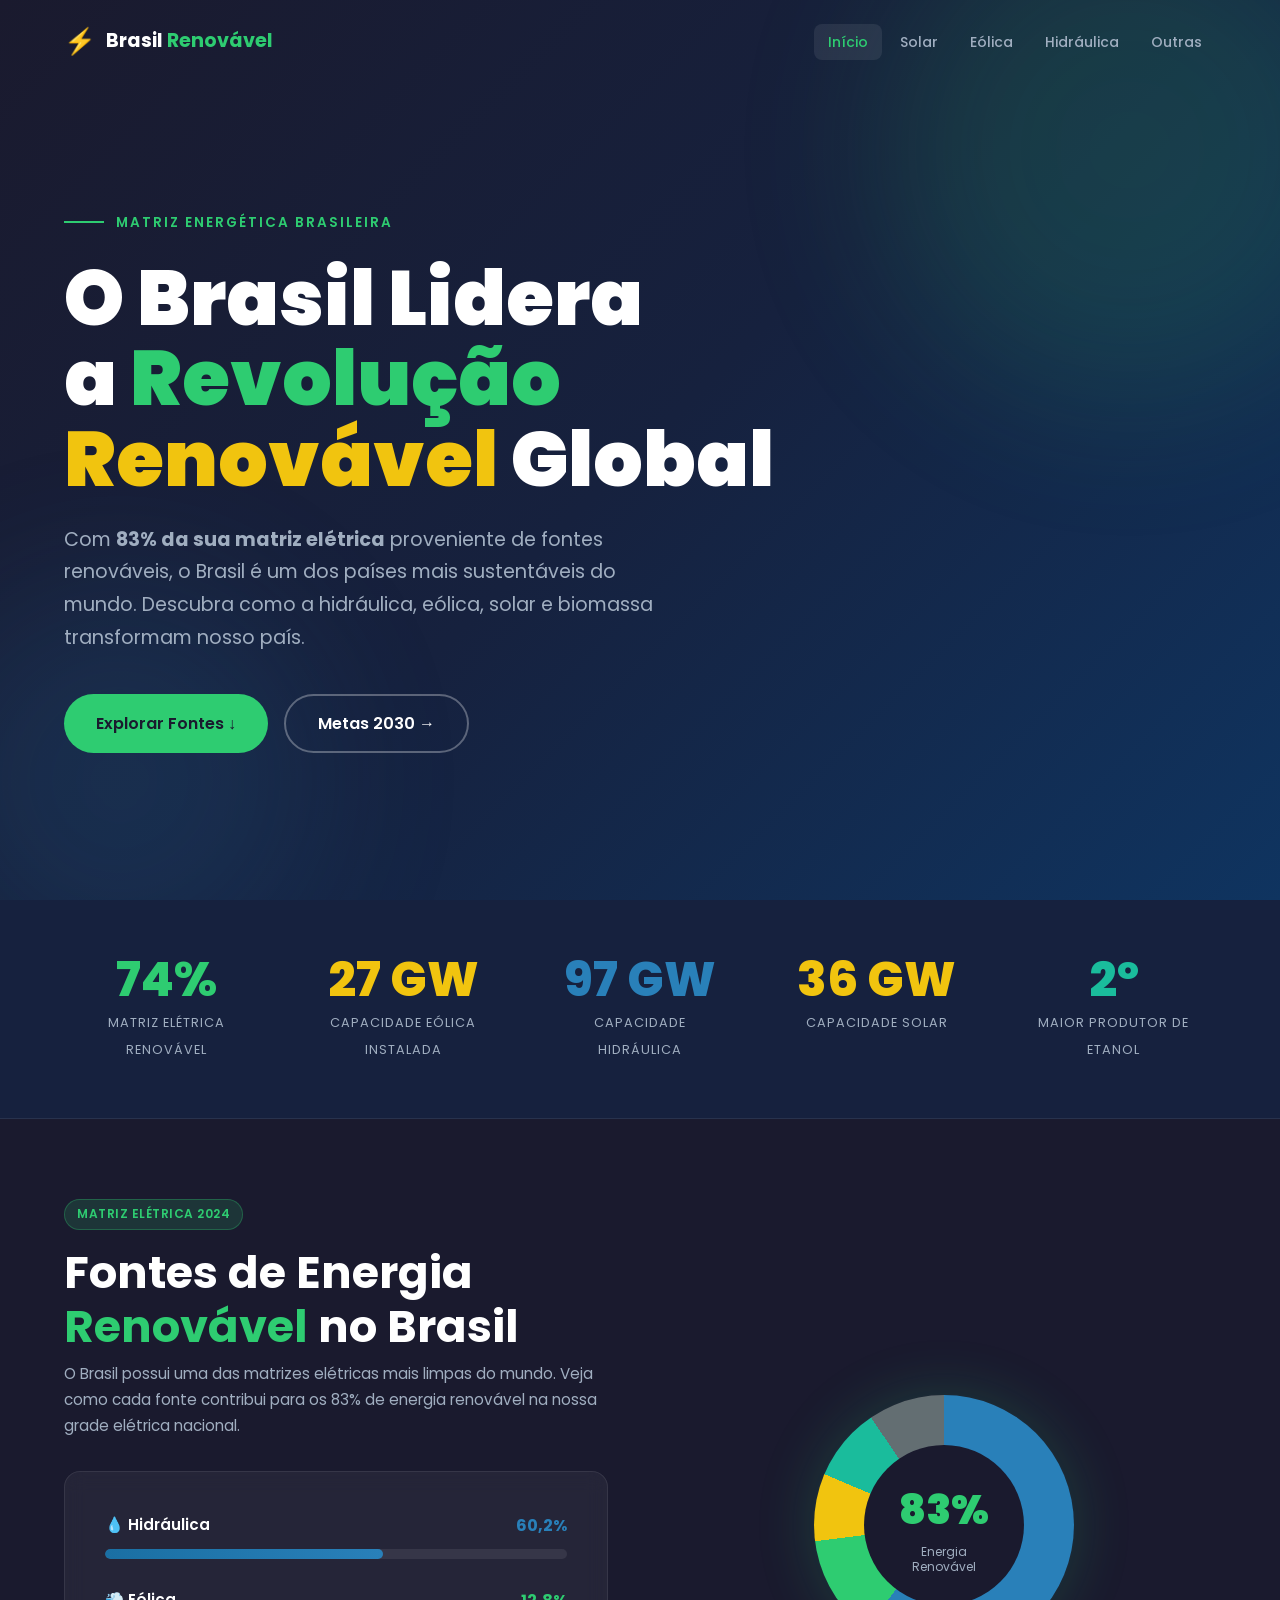
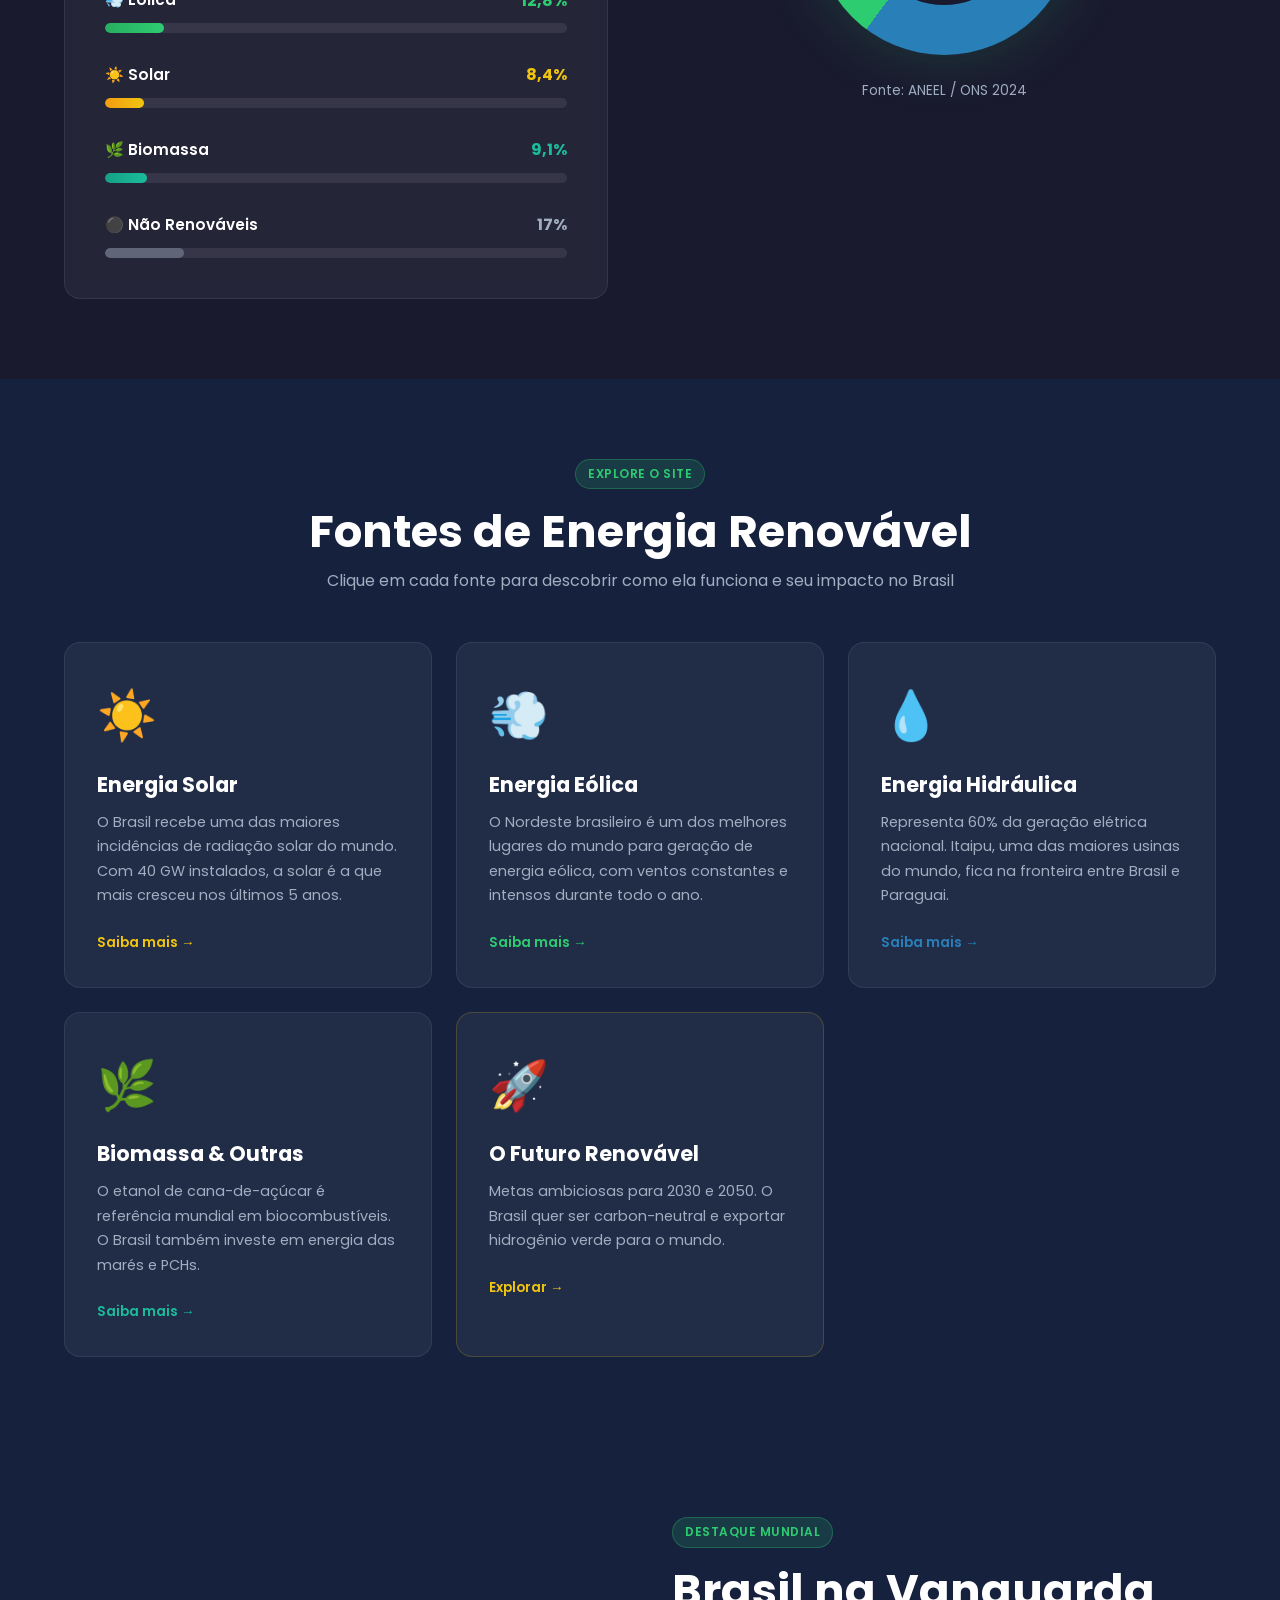
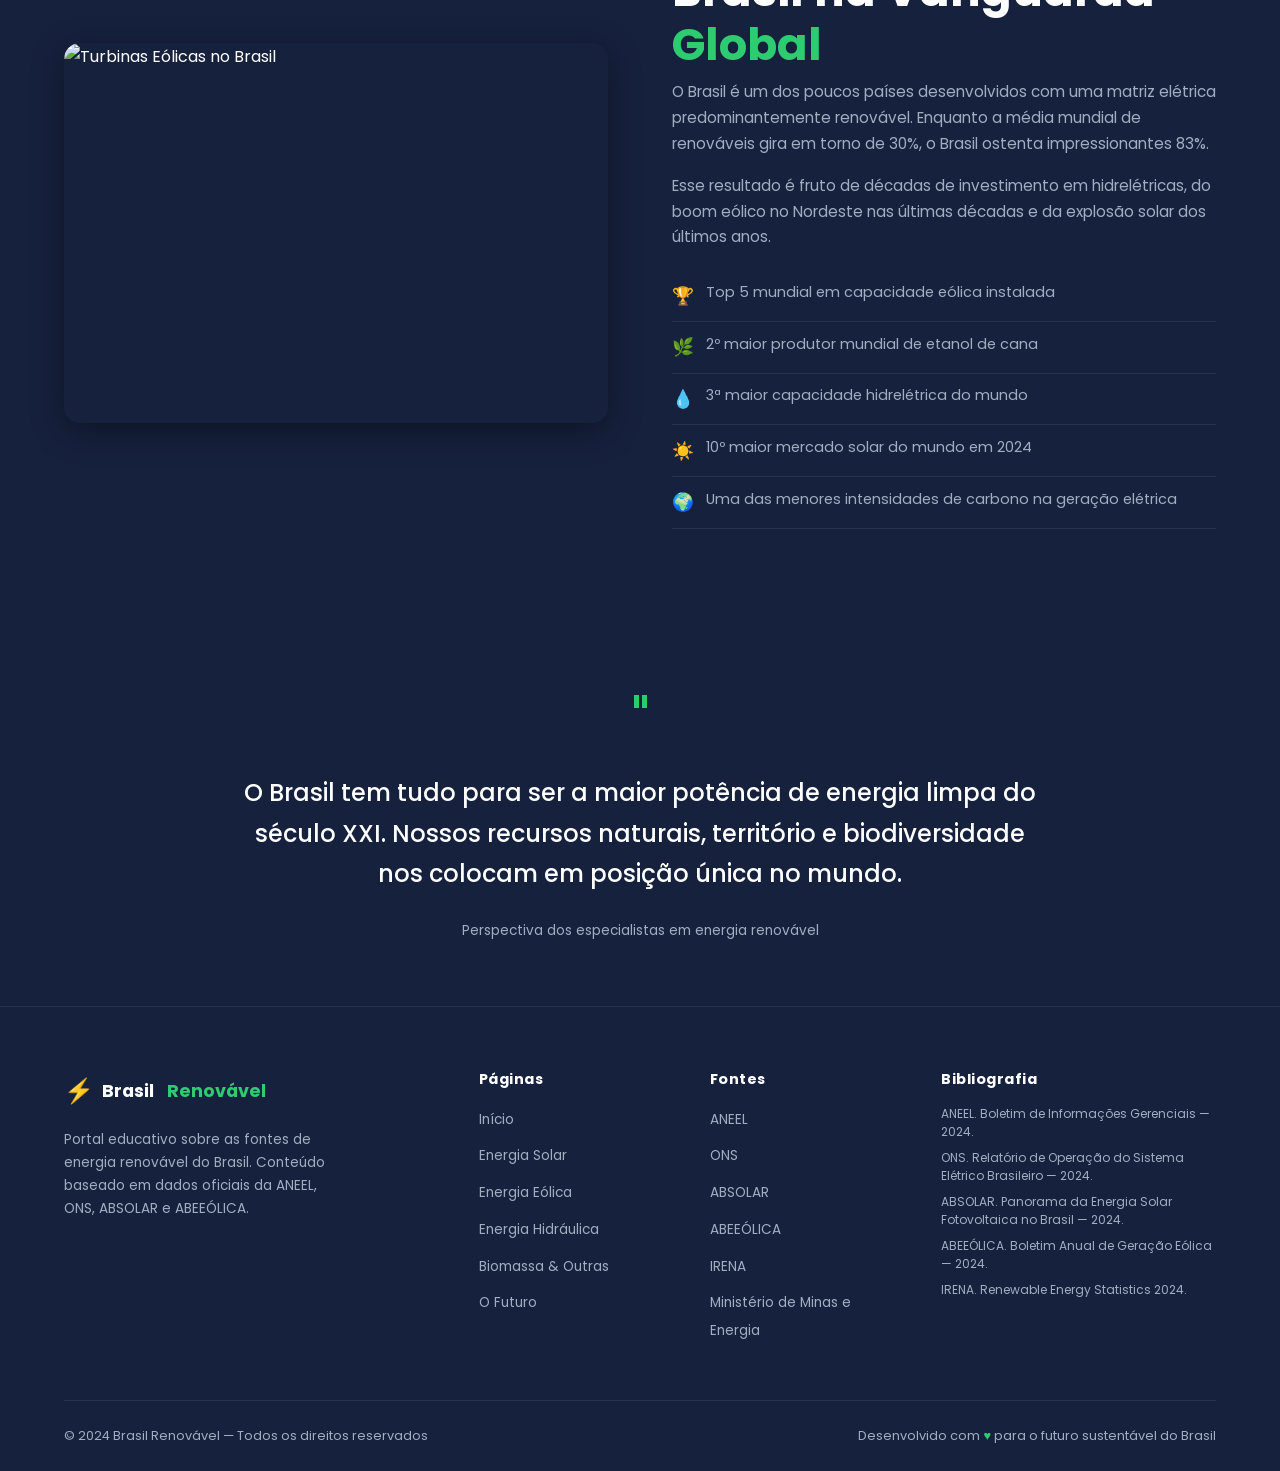
==== index.html @ ecba37b7 "feat: add site" ====
<!doctype html>
<html lang="pt-BR">
  <head>
    <meta charset="UTF-8" />
    <meta name="viewport" content="width=device-width, initial-scale=1.0" />
    <title>Energias Renováveis no Brasil</title>
    <link rel="stylesheet" href="css/style.css" />
    <meta
      name="description"
      content="83% da matriz elétrica brasileira é renovável. Conheça as fontes de energia limpa do Brasil."
    />
  </head>
  <body>
    <!-- ── Navbar ────────────────────────────────────────────── -->
    <nav class="navbar">
      <div class="container">
        <a href="index.html" class="nav-brand">
          <span class="brand-icon">⚡</span>
          <span>Brasil <span class="highlight-green">Renovável</span></span>
        </a>
        <ul class="nav-menu">
          <li><a href="index.html" class="nav-link">Início</a></li>
          <li><a href="solar.html" class="nav-link">Solar</a></li>
          <li><a href="eolica.html" class="nav-link">Eólica</a></li>
          <li><a href="hidraulica.html" class="nav-link">Hidráulica</a></li>
          <li><a href="outras.html" class="nav-link">Outras</a></li>
        </ul>
        <button class="nav-toggle" aria-label="Menu">
          <span></span><span></span><span></span>
        </button>
      </div>
    </nav>

    <!-- ── Hero ─────────────────────────────────────────────── -->
    <section class="hero">
      <div class="parallax-bg"></div>
      <div class="hero-particles"></div>
      <div class="container">
        <div class="hero-content">
          <div class="hero-eyebrow fade-in">
            <div class="line"></div>
            <span>Matriz Energética Brasileira</span>
          </div>
          <h1 class="hero-title fade-in">
            O Brasil Lidera<br />
            a <span class="highlight-green">Revolução</span><br />
            <span class="highlight-yellow">Renovável</span> Global
          </h1>
          <p class="hero-description fade-in">
            Com <strong>83% da sua matriz elétrica</strong> proveniente de
            fontes renováveis, o Brasil é um dos países mais sustentáveis do
            mundo. Descubra como a hidráulica, eólica, solar e biomassa
            transformam nosso país.
          </p>
          <div class="hero-cta fade-in">
            <a href="solar.html" class="btn btn-green">Explorar Fontes ↓</a>
            <a href="futuro.html" class="btn btn-outline">Metas 2030 →</a>
          </div>
        </div>
      </div>
    </section>

    <!-- ── Stats ─────────────────────────────────────────────── -->
    <section class="stats-bar">
      <div class="container">
        <div class="stats-grid">
          <div class="stat-item fade-in">
            <span
              class="stat-number highlight-green"
              data-count="83"
              data-suffix="%"
              >0%</span
            >
            <span class="stat-label">Matriz Elétrica Renovável</span>
          </div>
          <div class="stat-item fade-in">
            <span
              class="stat-number highlight-yellow"
              data-count="30"
              data-suffix=" GW"
              >0</span
            >
            <span class="stat-label">Capacidade Eólica Instalada</span>
          </div>
          <div class="stat-item fade-in">
            <span
              class="stat-number highlight-blue"
              data-count="109"
              data-suffix=" GW"
              >0</span
            >
            <span class="stat-label">Capacidade Hidráulica</span>
          </div>
          <div class="stat-item fade-in">
            <span
              class="stat-number"
              style="color: var(--yellow)"
              data-count="40"
              data-suffix=" GW"
              >0</span
            >
            <span class="stat-label">Capacidade Solar</span>
          </div>
          <div class="stat-item fade-in">
            <span
              class="stat-number"
              style="color: #1abc9c"
              data-count="2"
              data-suffix="º"
              >0</span
            >
            <span class="stat-label">Maior Produtor de Etanol</span>
          </div>
        </div>
      </div>
    </section>

    <!-- ── Progresso da Matriz ────────────────────────────────── -->
    <section class="progress-section">
      <div class="container">
        <div
          style="
            display: grid;
            grid-template-columns: 1fr 1fr;
            gap: 4rem;
            align-items: center;
          "
          class="info-grid"
        >
          <div class="fade-in">
            <span class="tag tag-green" style="margin-bottom: 1rem"
              >Matriz Elétrica 2024</span
            >
            <h2 class="section-title">
              Fontes de Energia
              <span class="highlight-green">Renovável</span> no Brasil
            </h2>
            <p
              style="
                color: var(--gray);
                margin-bottom: 2rem;
                font-size: 0.95rem;
              "
            >
              O Brasil possui uma das matrizes elétricas mais limpas do mundo.
              Veja como cada fonte contribui para os 83% de energia renovável na
              nossa grade elétrica nacional.
            </p>
            <div class="progress-card fade-in">
              <div class="progress-item">
                <div class="progress-header">
                  <span class="progress-name">💧 Hidráulica</span>
                  <span class="progress-pct highlight-blue">60,2%</span>
                </div>
                <div class="progress-track">
                  <div class="progress-fill fill-blue" data-width="60.2%"></div>
                </div>
              </div>
              <div class="progress-item">
                <div class="progress-header">
                  <span class="progress-name">💨 Eólica</span>
                  <span class="progress-pct highlight-green">12,8%</span>
                </div>
                <div class="progress-track">
                  <div
                    class="progress-fill fill-green"
                    data-width="12.8%"
                  ></div>
                </div>
              </div>
              <div class="progress-item">
                <div class="progress-header">
                  <span class="progress-name">☀️ Solar</span>
                  <span class="progress-pct highlight-yellow">8,4%</span>
                </div>
                <div class="progress-track">
                  <div
                    class="progress-fill fill-yellow"
                    data-width="8.4%"
                  ></div>
                </div>
              </div>
              <div class="progress-item">
                <div class="progress-header">
                  <span class="progress-name">🌿 Biomassa</span>
                  <span class="progress-pct" style="color: #1abc9c">9,1%</span>
                </div>
                <div class="progress-track">
                  <div class="progress-fill fill-teal" data-width="9.1%"></div>
                </div>
              </div>
              <div class="progress-item">
                <div class="progress-header">
                  <span class="progress-name">⚫ Não Renováveis</span>
                  <span class="progress-pct" style="color: var(--gray)"
                    >17%</span
                  >
                </div>
                <div class="progress-track">
                  <div
                    class="progress-fill"
                    style="background: rgba(160, 174, 192, 0.4)"
                    data-width="17%"
                  ></div>
                </div>
              </div>
            </div>
          </div>
          <div class="fade-in" style="text-align: center; padding: 2rem">
            <div
              style="
                width: 260px;
                height: 260px;
                border-radius: 50%;
                background: conic-gradient(
                  #2980b9 0% 60.2%,
                  #2ecc71 60.2% 73%,
                  #f1c40f 73% 81.4%,
                  #1abc9c 81.4% 90.5%,
                  #636e72 90.5% 100%
                );
                margin: 0 auto;
                box-shadow: 0 0 60px rgba(46, 204, 113, 0.2);
                position: relative;
              "
            >
              <div
                style="
                  position: absolute;
                  top: 50%;
                  left: 50%;
                  transform: translate(-50%, -50%);
                  width: 160px;
                  height: 160px;
                  background: var(--dark);
                  border-radius: 50%;
                  display: flex;
                  flex-direction: column;
                  align-items: center;
                  justify-content: center;
                "
              >
                <span
                  style="
                    font-size: 2.5rem;
                    font-weight: 900;
                    color: var(--green);
                  "
                  >83%</span
                >
                <span
                  style="
                    font-size: 0.75rem;
                    color: var(--gray);
                    text-align: center;
                    line-height: 1.3;
                  "
                  >Energia<br />Renovável</span
                >
              </div>
            </div>
            <p
              style="color: var(--gray); margin-top: 1.5rem; font-size: 0.85rem"
            >
              Fonte: ANEEL / ONS 2024
            </p>
          </div>
        </div>
      </div>
    </section>

    <!-- ── Cards de Navegação ─────────────────────────────────── -->
    <section
      class="nav-cards-section"
      style="background: var(--dark-2); padding: 5rem 0"
    >
      <div class="container">
        <div style="text-align: center; margin-bottom: 3rem" class="fade-in">
          <span class="tag tag-green" style="margin-bottom: 1rem"
            >Explore o Site</span
          >
          <h2 class="section-title">Fontes de Energia Renovável</h2>
          <p class="section-subtitle">
            Clique em cada fonte para descobrir como ela funciona e seu impacto
            no Brasil
          </p>
        </div>
        <div class="cards-grid">
          <a href="solar.html" class="card card-yellow fade-in">
            <span class="card-icon">☀️</span>
            <h3 class="card-title">Energia Solar</h3>
            <p class="card-text">
              O Brasil recebe uma das maiores incidências de radiação solar do
              mundo. Com 40 GW instalados, a solar é a que mais cresceu nos
              últimos 5 anos.
            </p>
            <span class="card-link highlight-yellow">Saiba mais →</span>
          </a>
          <a href="eolica.html" class="card card-green fade-in">
            <span class="card-icon">💨</span>
            <h3 class="card-title">Energia Eólica</h3>
            <p class="card-text">
              O Nordeste brasileiro é um dos melhores lugares do mundo para
              geração de energia eólica, com ventos constantes e intensos
              durante todo o ano.
            </p>
            <span class="card-link highlight-green">Saiba mais →</span>
          </a>
          <a href="hidraulica.html" class="card card-blue fade-in">
            <span class="card-icon">💧</span>
            <h3 class="card-title">Energia Hidráulica</h3>
            <p class="card-text">
              Representa 60% da geração elétrica nacional. Itaipu, uma das
              maiores usinas do mundo, fica na fronteira entre Brasil e
              Paraguai.
            </p>
            <span class="card-link highlight-blue">Saiba mais →</span>
          </a>
          <a href="outras.html" class="card card-teal fade-in">
            <span class="card-icon">🌿</span>
            <h3 class="card-title">Biomassa & Outras</h3>
            <p class="card-text">
              O etanol de cana-de-açúcar é referência mundial em
              biocombustíveis. O Brasil também investe em energia das marés e
              PCHs.
            </p>
            <span class="card-link" style="color: #1abc9c">Saiba mais →</span>
          </a>
          <a
            href="futuro.html"
            class="card card-green fade-in"
            style="border-color: rgba(241, 196, 15, 0.2)"
          >
            <span class="card-icon">🚀</span>
            <h3 class="card-title">O Futuro Renovável</h3>
            <p class="card-text">
              Metas ambiciosas para 2030 e 2050. O Brasil quer ser
              carbon-neutral e exportar hidrogênio verde para o mundo.
            </p>
            <span class="card-link highlight-yellow">Explorar →</span>
          </a>
        </div>
      </div>
    </section>

    <!-- ── Destaque: Brasil no Mundo ──────────────────────────── -->
    <section class="info-section" style="padding: 5rem 0">
      <div class="container">
        <div class="info-grid">
          <div class="info-image fade-in">
            <img
              src="https://images.unsplash.com/photo-1466611653911-95081537e5b7?w=800&q=80&auto=format&fit=crop"
              alt="Turbinas Eólicas no Brasil"
              loading="lazy"
            />
          </div>
          <div class="info-content fade-in">
            <span class="tag tag-green" style="margin-bottom: 1rem"
              >Destaque Mundial</span
            >
            <h2 class="section-title">
              Brasil na Vanguarda <span class="highlight-green">Global</span>
            </h2>
            <p>
              O Brasil é um dos poucos países desenvolvidos com uma matriz
              elétrica predominantemente renovável. Enquanto a média mundial de
              renováveis gira em torno de 30%, o Brasil ostenta impressionantes
              83%.
            </p>
            <p>
              Esse resultado é fruto de décadas de investimento em
              hidrelétricas, do boom eólico no Nordeste nas últimas décadas e da
              explosão solar dos últimos anos.
            </p>
            <ul class="info-list">
              <li>
                <span class="icon">🏆</span
                ><span>Top 5 mundial em capacidade eólica instalada</span>
              </li>
              <li>
                <span class="icon">🌿</span
                ><span>2º maior produtor mundial de etanol de cana</span>
              </li>
              <li>
                <span class="icon">💧</span
                ><span>3ª maior capacidade hidrelétrica do mundo</span>
              </li>
              <li>
                <span class="icon">☀️</span
                ><span>10º maior mercado solar do mundo em 2024</span>
              </li>
              <li>
                <span class="icon">🌍</span
                ><span
                  >Uma das menores intensidades de carbono na geração
                  elétrica</span
                >
              </li>
            </ul>
          </div>
        </div>
      </div>
    </section>

    <!-- ── Quote ───────────────────────────────────────────────── -->
    <section style="padding: 4rem 0; background: var(--dark-2)">
      <div class="container">
        <div
          style="max-width: 800px; margin: 0 auto; text-align: center"
          class="fade-in"
        >
          <div
            style="
              font-size: 4rem;
              line-height: 1;
              margin-bottom: 1rem;
              color: var(--green);
            "
          >
            "
          </div>
          <p
            style="
              font-size: clamp(1.1rem, 2.5vw, 1.5rem);
              font-weight: 500;
              line-height: 1.7;
              margin-bottom: 1.5rem;
            "
          >
            O Brasil tem tudo para ser a maior potência de energia limpa do
            século XXI. Nossos recursos naturais, território e biodiversidade
            nos colocam em posição única no mundo.
          </p>
          <div style="color: var(--gray); font-size: 0.85rem">
            Perspectiva dos especialistas em energia renovável
          </div>
        </div>
      </div>
    </section>

    <!-- ── Footer ─────────────────────────────────────────────── -->
    <footer class="footer">
      <div class="container">
        <div class="footer-grid">
          <div class="footer-brand">
            <div class="brand">
              <span class="brand-icon">⚡</span> Brasil
              <span class="highlight-green" style="margin-left: 0.3rem"
                >Renovável</span
              >
            </div>
            <p>
              Portal educativo sobre as fontes de energia renovável do Brasil.
              Conteúdo baseado em dados oficiais da ANEEL, ONS, ABSOLAR e
              ABEEÓLICA.
            </p>
          </div>
          <div class="footer-col">
            <h4>Páginas</h4>
            <ul class="footer-links">
              <li><a href="index.html">Início</a></li>
              <li><a href="solar.html">Energia Solar</a></li>
              <li><a href="eolica.html">Energia Eólica</a></li>
              <li><a href="hidraulica.html">Energia Hidráulica</a></li>
              <li><a href="outras.html">Biomassa & Outras</a></li>
              <li><a href="futuro.html">O Futuro</a></li>
            </ul>
          </div>
          <div class="footer-col">
            <h4>Fontes</h4>
            <ul class="footer-links">
              <li><a href="#">ANEEL</a></li>
              <li><a href="#">ONS</a></li>
              <li><a href="#">ABSOLAR</a></li>
              <li><a href="#">ABEEÓLICA</a></li>
              <li><a href="#">IRENA</a></li>
              <li><a href="#">Ministério de Minas e Energia</a></li>
            </ul>
          </div>
          <div class="footer-col">
            <h4>Bibliografia</h4>
            <ul class="footer-bibliography">
              <li>ANEEL. Boletim de Informações Gerenciais — 2024.</li>
              <li>
                ONS. Relatório de Operação do Sistema Elétrico Brasileiro —
                2024.
              </li>
              <li>
                ABSOLAR. Panorama da Energia Solar Fotovoltaica no Brasil —
                2024.
              </li>
              <li>ABEEÓLICA. Boletim Anual de Geração Eólica — 2024.</li>
              <li>IRENA. Renewable Energy Statistics 2024.</li>
            </ul>
          </div>
        </div>
        <div class="footer-bottom">
          <p>© 2024 Brasil Renovável — Todos os direitos reservados</p>
          <div class="credits">
            Desenvolvido com <span>♥</span> para o futuro sustentável do Brasil
          </div>
        </div>
      </div>
    </footer>

    <button class="scroll-top" aria-label="Voltar ao topo">↑</button>

    <script src="js/main.js"></script>
  </body>
</html>
---- css/style.css ----
/* ============================================================
   ENERGIAS RENOVÁVEIS NO BRASIL — style.css
   ============================================================ */

@import url('https://fonts.googleapis.com/css2?family=Poppins:wght@300;400;500;600;700;800;900&display=swap');

/* ── Variables ─────────────────────────────────────────────── */
:root {
  --green:       #2ecc71;
  --green-dark:  #27ae60;
  --yellow:      #f1c40f;
  --yellow-dark: #f39c12;
  --blue:        #2980b9;
  --blue-dark:   #1a6fa3;
  --dark:        #1a1a2e;
  --dark-2:      #16213e;
  --dark-3:      #0f3460;
  --white:       #ffffff;
  --gray:        #a0aec0;
  --gray-light:  #e2e8f0;
  --card-bg:     rgba(255,255,255,0.05);
  --card-border: rgba(255,255,255,0.08);
  --shadow:      0 8px 32px rgba(0,0,0,0.4);
  --shadow-hover:0 16px 48px rgba(0,0,0,0.6);
  --radius:      16px;
  --radius-sm:   8px;
  --transition:  0.3s ease;
}

/* ── Reset & Base ──────────────────────────────────────────── */
*, *::before, *::after { margin: 0; padding: 0; box-sizing: border-box; }

html { scroll-behavior: smooth; }

body {
  font-family: 'Poppins', sans-serif;
  background: var(--dark);
  color: var(--white);
  line-height: 1.7;
  overflow-x: hidden;
}

img { max-width: 100%; height: auto; display: block; }

a { text-decoration: none; color: inherit; }

ul { list-style: none; }

h1,h2,h3,h4 { line-height: 1.2; }

/* ── Utility ───────────────────────────────────────────────── */
.container { width: 90%; max-width: 1200px; margin: 0 auto; }

.section-title {
  font-size: clamp(1.8rem, 4vw, 2.8rem);
  font-weight: 700;
  margin-bottom: .5rem;
}

.section-subtitle {
  color: var(--gray);
  font-size: 1rem;
  margin-bottom: 3rem;
}

.highlight-green  { color: var(--green); }
.highlight-yellow { color: var(--yellow); }
.highlight-blue   { color: var(--blue); }

.tag {
  display: inline-block;
  padding: .25rem .75rem;
  border-radius: 99px;
  font-size: .75rem;
  font-weight: 600;
  letter-spacing: .5px;
  text-transform: uppercase;
}
.tag-green  { background: rgba(46,204,113,.15); color: var(--green); border: 1px solid rgba(46,204,113,.3); }
.tag-yellow { background: rgba(241,196,15,.15);  color: var(--yellow); border: 1px solid rgba(241,196,15,.3); }
.tag-blue   { background: rgba(41,128,185,.15);  color: var(--blue);  border: 1px solid rgba(41,128,185,.3); }

.btn {
  display: inline-flex;
  align-items: center;
  gap: .5rem;
  padding: .875rem 2rem;
  border-radius: 99px;
  font-family: 'Poppins', sans-serif;
  font-weight: 600;
  font-size: 1rem;
  cursor: pointer;
  border: none;
  transition: all var(--transition);
}
.btn-green  { background: var(--green); color: var(--dark); }
.btn-green:hover  { background: var(--green-dark); transform: translateY(-2px); box-shadow: 0 8px 24px rgba(46,204,113,.4); }
.btn-yellow { background: var(--yellow); color: var(--dark); }
.btn-yellow:hover { background: var(--yellow-dark); transform: translateY(-2px); box-shadow: 0 8px 24px rgba(241,196,15,.4); }
.btn-outline { background: transparent; color: var(--white); border: 2px solid rgba(255,255,255,.3); }
.btn-outline:hover { background: rgba(255,255,255,.1); transform: translateY(-2px); }

.fade-in {
  opacity: 0;
  transform: translateY(30px);
  transition: opacity .7s ease, transform .7s ease;
}
.fade-in.visible { opacity: 1; transform: translateY(0); }

/* ── Navbar ────────────────────────────────────────────────── */
.navbar {
  position: fixed;
  top: 0; left: 0; right: 0;
  z-index: 1000;
  padding: 1.25rem 0;
  transition: background var(--transition), box-shadow var(--transition), padding var(--transition);
}

.navbar.scrolled {
  background: rgba(26,26,46,.95);
  backdrop-filter: blur(20px);
  -webkit-backdrop-filter: blur(20px);
  box-shadow: 0 4px 24px rgba(0,0,0,.4);
  padding: .75rem 0;
}

.navbar .container {
  display: flex;
  align-items: center;
  justify-content: space-between;
}

.nav-brand {
  display: flex;
  align-items: center;
  gap: .6rem;
  font-size: 1.2rem;
  font-weight: 700;
}

.nav-brand .brand-icon { font-size: 1.6rem; }

.nav-menu {
  display: flex;
  align-items: center;
  gap: .25rem;
}

.nav-link {
  padding: .5rem .875rem;
  border-radius: var(--radius-sm);
  font-size: .875rem;
  font-weight: 500;
  color: var(--gray);
  transition: color var(--transition), background var(--transition);
}

.nav-link:hover,
.nav-link.active { color: var(--white); background: rgba(255,255,255,.08); }

.nav-link.active { color: var(--green); }

.nav-toggle {
  display: none;
  flex-direction: column;
  gap: 5px;
  cursor: pointer;
  padding: .5rem;
}

.nav-toggle span {
  display: block;
  width: 24px;
  height: 2px;
  background: var(--white);
  border-radius: 99px;
  transition: all var(--transition);
}

/* ── Hero — Index ──────────────────────────────────────────── */
.hero {
  min-height: 100vh;
  display: flex;
  align-items: center;
  position: relative;
  overflow: hidden;
  background: linear-gradient(135deg, var(--dark) 0%, var(--dark-2) 50%, var(--dark-3) 100%);
}

.hero-particles {
  position: absolute;
  inset: 0;
  pointer-events: none;
}

.hero-particles::before,
.hero-particles::after {
  content: '';
  position: absolute;
  border-radius: 50%;
  filter: blur(80px);
  opacity: .15;
  animation: float 8s ease-in-out infinite alternate;
}

.hero-particles::before {
  width: 500px; height: 500px;
  background: var(--green);
  top: -100px; right: -100px;
}

.hero-particles::after {
  width: 400px; height: 400px;
  background: var(--blue);
  bottom: -80px; left: -80px;
  animation-delay: -4s;
}

@keyframes float {
  from { transform: translate(0, 0) scale(1); }
  to   { transform: translate(30px, 20px) scale(1.05); }
}

.parallax-bg {
  position: absolute;
  inset: -20%;
  background-image: url('https://images.unsplash.com/photo-1466611653911-95081537e5b7?w=1600&q=80&auto=format&fit=crop');
  background-size: cover;
  background-position: center;
  opacity: .08;
  will-change: transform;
}

.hero-content {
  position: relative;
  z-index: 2;
  padding: 8rem 0 4rem;
}

.hero-eyebrow {
  display: flex;
  align-items: center;
  gap: .75rem;
  margin-bottom: 1.5rem;
}

.hero-eyebrow .line {
  width: 40px;
  height: 2px;
  background: var(--green);
}

.hero-eyebrow span {
  font-size: .85rem;
  font-weight: 600;
  color: var(--green);
  letter-spacing: 2px;
  text-transform: uppercase;
}

.hero-title {
  font-size: clamp(2.5rem, 6vw, 5rem);
  font-weight: 900;
  line-height: 1.05;
  margin-bottom: 1.5rem;
}

.hero-description {
  font-size: clamp(1rem, 2vw, 1.2rem);
  color: var(--gray);
  max-width: 600px;
  margin-bottom: 2.5rem;
}

.hero-cta { display: flex; gap: 1rem; flex-wrap: wrap; }

/* ── Hero — Inner Pages ────────────────────────────────────── */
.hero-inner {
  min-height: 50vh;
  display: flex;
  align-items: center;
  position: relative;
  overflow: hidden;
  padding: 7rem 0 3rem;
}

.hero-inner::before {
  content: '';
  position: absolute;
  inset: 0;
  background-size: cover;
  background-position: center;
  opacity: .12;
  z-index: 0;
}

.hero-inner.solar::before    { background-image: url('https://images.unsplash.com/photo-1509391366360-2e959784a276?w=1600&q=80&auto=format&fit=crop'); }
.hero-inner.eolica::before   { background-image: url('https://images.unsplash.com/photo-1548337138-e87d889cc369?w=1600&q=80&auto=format&fit=crop'); }
.hero-inner.hidraulica::before { background-image: url('https://images.unsplash.com/photo-1504615755583-2916b52192a3?w=1600&q=80&auto=format&fit=crop'); }
.hero-inner.outras::before   { background-image: url('https://images.unsplash.com/photo-1497435334941-8c899ee9e8e9?w=1600&q=80&auto=format&fit=crop'); }
.hero-inner.futuro::before   { background-image: url('https://images.unsplash.com/photo-1473341304170-971dccb5ac1e?w=1600&q=80&auto=format&fit=crop'); }

.hero-inner .container { position: relative; z-index: 2; }

.hero-inner-title {
  font-size: clamp(2rem, 5vw, 3.5rem);
  font-weight: 800;
  margin: .75rem 0 1rem;
}

.hero-inner-desc {
  font-size: 1.1rem;
  color: var(--gray);
  max-width: 650px;
}

/* ── Stats Bar ─────────────────────────────────────────────── */
.stats-bar {
  background: var(--dark-2);
  padding: 2.5rem 0;
  border-bottom: 1px solid var(--card-border);
}

.stats-grid {
  display: grid;
  grid-template-columns: repeat(auto-fit, minmax(160px, 1fr));
  gap: 2rem;
  text-align: center;
}

.stat-item { padding: 1rem; }

.stat-number {
  font-size: clamp(2rem, 4vw, 3rem);
  font-weight: 800;
  display: block;
  line-height: 1;
  margin-bottom: .25rem;
}

.stat-label {
  font-size: .8rem;
  color: var(--gray);
  text-transform: uppercase;
  letter-spacing: 1px;
}

/* ── Progress Bar ──────────────────────────────────────────── */
.progress-section { padding: 5rem 0; }

.progress-card {
  background: var(--card-bg);
  border: 1px solid var(--card-border);
  border-radius: var(--radius);
  padding: 2.5rem;
  backdrop-filter: blur(10px);
}

.progress-item { margin-bottom: 1.75rem; }
.progress-item:last-child { margin-bottom: 0; }

.progress-header {
  display: flex;
  justify-content: space-between;
  align-items: center;
  margin-bottom: .6rem;
}

.progress-name { font-weight: 600; font-size: .95rem; }
.progress-pct  { font-weight: 700; font-size: 1rem; }

.progress-track {
  height: 10px;
  background: rgba(255,255,255,.08);
  border-radius: 99px;
  overflow: hidden;
}

.progress-fill {
  height: 100%;
  border-radius: 99px;
  width: 0;
  transition: width 1.5s cubic-bezier(.4,0,.2,1);
}
.fill-green  { background: linear-gradient(90deg, var(--green-dark), var(--green)); }
.fill-blue   { background: linear-gradient(90deg, var(--blue-dark), var(--blue)); }
.fill-yellow { background: linear-gradient(90deg, var(--yellow-dark), var(--yellow)); }
.fill-teal   { background: linear-gradient(90deg, #16a085, #1abc9c); }
.fill-orange { background: linear-gradient(90deg, #e67e22, #f39c12); }

/* ── Cards ─────────────────────────────────────────────────── */
.cards-section { padding: 5rem 0; }

.cards-grid {
  display: grid;
  grid-template-columns: repeat(auto-fit, minmax(280px, 1fr));
  gap: 1.5rem;
}

.card {
  background: var(--card-bg);
  border: 1px solid var(--card-border);
  border-radius: var(--radius);
  padding: 2rem;
  transition: transform var(--transition), box-shadow var(--transition), border-color var(--transition), background var(--transition);
  cursor: pointer;
  position: relative;
  overflow: hidden;
}

.card::before {
  content: '';
  position: absolute;
  top: 0; left: 0; right: 0;
  height: 3px;
  border-radius: var(--radius) var(--radius) 0 0;
  opacity: 0;
  transition: opacity var(--transition);
}

.card-green::before  { background: linear-gradient(90deg, var(--green-dark), var(--green)); }
.card-yellow::before { background: linear-gradient(90deg, var(--yellow-dark), var(--yellow)); }
.card-blue::before   { background: linear-gradient(90deg, var(--blue-dark), var(--blue)); }
.card-teal::before   { background: linear-gradient(90deg, #16a085, #1abc9c); }

.card:hover {
  transform: translateY(-8px);
  box-shadow: var(--shadow-hover);
  border-color: rgba(255,255,255,.15);
  background: rgba(255,255,255,.07);
}

.card:hover::before { opacity: 1; }

.card-icon {
  font-size: 3rem;
  margin-bottom: 1rem;
  display: block;
}

.card-title {
  font-size: 1.3rem;
  font-weight: 700;
  margin-bottom: .75rem;
}

.card-text { color: var(--gray); font-size: .9rem; margin-bottom: 1.25rem; }

.card-link {
  display: inline-flex;
  align-items: center;
  gap: .4rem;
  font-size: .85rem;
  font-weight: 600;
  transition: gap var(--transition);
}

.card-link:hover { gap: .7rem; }

/* ── Nav Cards (index) ──────────────────────────────────────── */
.nav-cards-section { padding: 5rem 0; }

/* ── Info Sections ─────────────────────────────────────────── */
.info-section { padding: 5rem 0; }

.info-section:nth-child(even) { background: var(--dark-2); }

.info-grid {
  display: grid;
  grid-template-columns: 1fr 1fr;
  gap: 4rem;
  align-items: center;
}

.info-grid.reverse { direction: rtl; }
.info-grid.reverse > * { direction: ltr; }

.info-image {
  border-radius: var(--radius);
  overflow: hidden;
  box-shadow: var(--shadow);
}

.info-image img {
  width: 100%;
  height: 380px;
  object-fit: cover;
  transition: transform .5s ease;
}

.info-image:hover img { transform: scale(1.04); }

.info-content { }

.info-content p {
  color: var(--gray);
  font-size: .95rem;
  margin-bottom: 1rem;
}

.info-list { margin: 1.25rem 0; }

.info-list li {
  display: flex;
  align-items: flex-start;
  gap: .75rem;
  padding: .6rem 0;
  border-bottom: 1px solid var(--card-border);
  color: var(--gray);
  font-size: .9rem;
}

.info-list li .icon { font-size: 1.1rem; flex-shrink: 0; margin-top: .1rem; }

/* ── Diagram — Solar ───────────────────────────────────────── */
.solar-diagram {
  display: flex;
  flex-direction: column;
  align-items: center;
  gap: 1rem;
  padding: 2rem;
  background: var(--card-bg);
  border: 1px solid var(--card-border);
  border-radius: var(--radius);
}

.diagram-row {
  display: flex;
  align-items: center;
  gap: 1.5rem;
  flex-wrap: wrap;
  justify-content: center;
}

.diagram-step {
  background: var(--dark-3);
  border-radius: var(--radius);
  padding: 1.25rem;
  text-align: center;
  min-width: 120px;
  max-width: 140px;
  border: 1px solid var(--card-border);
  transition: transform var(--transition);
}

.diagram-step:hover { transform: scale(1.05); }

.diagram-step .d-icon { font-size: 2rem; margin-bottom: .5rem; }
.diagram-step .d-label { font-size: .75rem; font-weight: 600; color: var(--gray); }

.diagram-arrow { font-size: 1.5rem; color: var(--green); animation: pulse 2s ease-in-out infinite; }

@keyframes pulse {
  0%,100% { opacity: 1; transform: scale(1); }
  50%      { opacity: .6; transform: scale(.95); }
}

/* ── Solar animation (rays) ────────────────────────────────── */
.sun-container {
  position: relative;
  width: 80px;
  height: 80px;
  margin: 0 auto;
}

.sun {
  width: 50px; height: 50px;
  background: radial-gradient(circle, #fff176, var(--yellow));
  border-radius: 50%;
  position: absolute;
  top: 50%; left: 50%;
  transform: translate(-50%, -50%);
  box-shadow: 0 0 20px rgba(241,196,15,.6);
  animation: sunPulse 2s ease-in-out infinite;
}

@keyframes sunPulse {
  0%,100% { box-shadow: 0 0 20px rgba(241,196,15,.6); }
  50%     { box-shadow: 0 0 40px rgba(241,196,15,.9); }
}

.sun-ray {
  position: absolute;
  width: 4px; height: 16px;
  background: var(--yellow);
  border-radius: 2px;
  top: 50%; left: 50%;
  transform-origin: bottom center;
  animation: rayRotate 8s linear infinite;
}

.sun-ray:nth-child(1)  { transform: translate(-2px, -100%) translateY(-30px) rotate(0deg); }
.sun-ray:nth-child(2)  { transform: translate(-2px, -100%) translateY(-30px) rotate(45deg); }
.sun-ray:nth-child(3)  { transform: translate(-2px, -100%) translateY(-30px) rotate(90deg); }
.sun-ray:nth-child(4)  { transform: translate(-2px, -100%) translateY(-30px) rotate(135deg); }
.sun-ray:nth-child(5)  { transform: translate(-2px, -100%) translateY(-30px) rotate(180deg); }
.sun-ray:nth-child(6)  { transform: translate(-2px, -100%) translateY(-30px) rotate(225deg); }
.sun-ray:nth-child(7)  { transform: translate(-2px, -100%) translateY(-30px) rotate(270deg); }
.sun-ray:nth-child(8)  { transform: translate(-2px, -100%) translateY(-30px) rotate(315deg); }

@keyframes rayRotate { to { rotate: 360deg; } }

/* ── Wind Turbine CSS ──────────────────────────────────────── */
.turbine-showcase {
  display: flex;
  justify-content: center;
  align-items: flex-end;
  gap: 3rem;
  padding: 3rem 0;
  flex-wrap: wrap;
}

.turbine-wrap {
  display: flex;
  flex-direction: column;
  align-items: center;
  position: relative;
}

.turbine-svg-container {
  width: 140px;
  position: relative;
}

.turbine-svg-container svg { width: 100%; height: auto; }

.turbine-blades { animation: spinBlade 4s linear infinite; transform-origin: 70px 110px; }
.turbine-blades.slow { animation-duration: 7s; }
.turbine-blades.fast { animation-duration: 2.5s; }

@keyframes spinBlade { to { transform: rotate(360deg); } }

.turbine-label {
  margin-top: .75rem;
  font-size: .85rem;
  color: var(--gray);
  text-align: center;
  font-weight: 500;
}

/* ── Chart Bars ────────────────────────────────────────────── */
.chart-section { padding: 5rem 0; }

.bar-chart {
  display: flex;
  align-items: flex-end;
  justify-content: center;
  gap: 1.5rem;
  height: 280px;
  padding: 1.5rem;
  background: var(--card-bg);
  border: 1px solid var(--card-border);
  border-radius: var(--radius);
  position: relative;
}

.bar-chart::before {
  content: '';
  position: absolute;
  bottom: 2.5rem; left: 1.5rem; right: 1.5rem;
  height: 1px;
  background: var(--card-border);
}

.bar-group {
  display: flex;
  flex-direction: column;
  align-items: center;
  gap: .5rem;
  flex: 1;
  max-width: 80px;
}

.bar {
  width: 100%;
  border-radius: var(--radius-sm) var(--radius-sm) 0 0;
  position: relative;
  transition: height 1.5s cubic-bezier(.4,0,.2,1);
  min-height: 4px;
}

.bar-value {
  position: absolute;
  top: -1.5rem;
  left: 50%;
  transform: translateX(-50%);
  font-size: .75rem;
  font-weight: 700;
  white-space: nowrap;
}

.bar-label {
  font-size: .7rem;
  color: var(--gray);
  text-align: center;
  font-weight: 500;
}

/* ── Ranking List ──────────────────────────────────────────── */
.ranking-list { }

.ranking-item {
  display: flex;
  align-items: center;
  gap: 1rem;
  padding: 1rem 1.25rem;
  background: var(--card-bg);
  border: 1px solid var(--card-border);
  border-radius: var(--radius-sm);
  margin-bottom: .75rem;
  transition: transform var(--transition), border-color var(--transition);
}

.ranking-item:hover { transform: translateX(6px); border-color: rgba(255,255,255,.15); }

.ranking-pos {
  width: 36px; height: 36px;
  border-radius: 50%;
  display: flex;
  align-items: center;
  justify-content: center;
  font-weight: 800;
  font-size: .9rem;
  flex-shrink: 0;
}

.pos-1 { background: linear-gradient(135deg, #f39c12, #f1c40f); color: var(--dark); }
.pos-2 { background: linear-gradient(135deg, #95a5a6, #bdc3c7); color: var(--dark); }
.pos-3 { background: linear-gradient(135deg, #d35400, #e67e22); color: var(--white); }
.pos-other { background: var(--dark-3); color: var(--gray); }

.ranking-country { font-weight: 600; flex: 1; }
.ranking-gw { font-weight: 700; color: var(--green); }

/* ── Pros Cons ─────────────────────────────────────────────── */
.pros-cons-grid {
  display: grid;
  grid-template-columns: 1fr 1fr;
  gap: 2rem;
}

.pros-box, .cons-box {
  padding: 2rem;
  border-radius: var(--radius);
  border: 1px solid var(--card-border);
}

.pros-box { background: rgba(46,204,113,.05); border-color: rgba(46,204,113,.2); }
.cons-box { background: rgba(231,76,60,.05);  border-color: rgba(231,76,60,.2); }

.pros-box h3 { color: var(--green);   margin-bottom: 1rem; }
.cons-box h3 { color: #e74c3c; margin-bottom: 1rem; }

.pros-box li,
.cons-box li {
  display: flex;
  gap: .6rem;
  padding: .5rem 0;
  border-bottom: 1px solid var(--card-border);
  font-size: .9rem;
  color: var(--gray);
}

/* ── Timeline ──────────────────────────────────────────────── */
.timeline { position: relative; padding-left: 2rem; }

.timeline::before {
  content: '';
  position: absolute;
  left: .5rem; top: 0; bottom: 0;
  width: 2px;
  background: linear-gradient(to bottom, var(--green), var(--blue));
}

.timeline-item {
  position: relative;
  padding-bottom: 2rem;
}

.timeline-item::before {
  content: '';
  position: absolute;
  left: -1.65rem;
  top: .3rem;
  width: 12px; height: 12px;
  border-radius: 50%;
  background: var(--green);
  border: 2px solid var(--dark);
  box-shadow: 0 0 0 3px rgba(46,204,113,.3);
}

.timeline-year {
  font-size: .8rem;
  font-weight: 700;
  color: var(--green);
  letter-spacing: 1px;
  margin-bottom: .25rem;
}

.timeline-text { color: var(--gray); font-size: .9rem; }

/* ── Form ──────────────────────────────────────────────────── */
.form-section { padding: 5rem 0; }

.form-card {
  background: var(--card-bg);
  border: 1px solid var(--card-border);
  border-radius: var(--radius);
  padding: 3rem;
  max-width: 700px;
  margin: 0 auto;
  backdrop-filter: blur(10px);
}

.form-group { margin-bottom: 1.5rem; }

.form-label {
  display: block;
  font-size: .85rem;
  font-weight: 600;
  color: var(--gray);
  margin-bottom: .5rem;
  letter-spacing: .5px;
}

.form-control {
  width: 100%;
  background: rgba(255,255,255,.05);
  border: 1px solid var(--card-border);
  border-radius: var(--radius-sm);
  padding: .875rem 1rem;
  color: var(--white);
  font-family: 'Poppins', sans-serif;
  font-size: .95rem;
  transition: border-color var(--transition), box-shadow var(--transition);
  -webkit-appearance: none;
}

.form-control:focus {
  outline: none;
  border-color: var(--green);
  box-shadow: 0 0 0 3px rgba(46,204,113,.15);
}

.form-control::placeholder { color: rgba(255,255,255,.25); }

select.form-control option { background: var(--dark-2); }

.form-error {
  display: none;
  font-size: .8rem;
  color: #e74c3c;
  margin-top: .4rem;
}
.form-error.show { display: block; }

.form-control.invalid { border-color: #e74c3c; }

.form-success {
  display: none;
  text-align: center;
  padding: 2rem;
}

.form-success.show { display: block; }

.success-icon { font-size: 4rem; margin-bottom: 1rem; }
.success-title { font-size: 1.5rem; font-weight: 700; color: var(--green); margin-bottom: .5rem; }
.success-text { color: var(--gray); }

/* ── Feature Boxes ─────────────────────────────────────────── */
.feature-boxes {
  display: grid;
  grid-template-columns: repeat(auto-fit, minmax(220px, 1fr));
  gap: 1.25rem;
  margin: 2rem 0;
}

.feature-box {
  background: var(--card-bg);
  border: 1px solid var(--card-border);
  border-radius: var(--radius);
  padding: 1.75rem;
  text-align: center;
  transition: transform var(--transition), border-color var(--transition);
}

.feature-box:hover { transform: translateY(-4px); border-color: rgba(255,255,255,.15); }

.feature-box .f-icon { font-size: 2.5rem; margin-bottom: .75rem; }
.feature-box .f-title { font-weight: 700; margin-bottom: .5rem; }
.feature-box .f-text { color: var(--gray); font-size: .85rem; }

/* ── Quote Block ───────────────────────────────────────────── */
.quote-block {
  border-left: 4px solid var(--green);
  padding: 1.25rem 1.75rem;
  margin: 2rem 0;
  background: rgba(46,204,113,.05);
  border-radius: 0 var(--radius-sm) var(--radius-sm) 0;
  font-style: italic;
  color: var(--gray);
}

/* ── Two col text ──────────────────────────────────────────── */
.text-two-col {
  display: grid;
  grid-template-columns: 1fr 1fr;
  gap: 2rem;
}

/* ── Goal Cards ────────────────────────────────────────────── */
.goal-card {
  background: var(--card-bg);
  border: 1px solid var(--card-border);
  border-radius: var(--radius);
  padding: 2rem;
  text-align: center;
  transition: transform var(--transition);
}

.goal-card:hover { transform: translateY(-6px); }

.goal-year {
  font-size: 3rem;
  font-weight: 900;
  line-height: 1;
  margin-bottom: .5rem;
}

.goal-title { font-size: 1.1rem; font-weight: 700; margin-bottom: .75rem; }
.goal-text  { color: var(--gray); font-size: .9rem; }

/* ── Footer ────────────────────────────────────────────────── */
.footer {
  background: var(--dark-2);
  border-top: 1px solid var(--card-border);
  padding: 4rem 0 1.5rem;
}

.footer-grid {
  display: grid;
  grid-template-columns: 2fr 1fr 1fr 1.5fr;
  gap: 3rem;
  margin-bottom: 3rem;
}

.footer-brand { }
.footer-brand .brand { display: flex; align-items: center; gap: .5rem; font-size: 1.1rem; font-weight: 700; margin-bottom: 1rem; }
.footer-brand .brand-icon { font-size: 1.5rem; }
.footer-brand p { color: var(--gray); font-size: .85rem; max-width: 280px; line-height: 1.7; }

.footer-col h4 { font-size: .9rem; font-weight: 700; margin-bottom: 1rem; color: var(--white); letter-spacing: .5px; }

.footer-links li { margin-bottom: .6rem; }
.footer-links a { color: var(--gray); font-size: .85rem; transition: color var(--transition); }
.footer-links a:hover { color: var(--green); }

.footer-bibliography { }
.footer-bibliography li { color: var(--gray); font-size: .75rem; margin-bottom: .5rem; line-height: 1.5; }

.footer-bottom {
  border-top: 1px solid var(--card-border);
  padding-top: 1.5rem;
  display: flex;
  justify-content: space-between;
  align-items: center;
  flex-wrap: wrap;
  gap: 1rem;
}

.footer-bottom p { color: var(--gray); font-size: .8rem; }
.footer-bottom .credits { font-size: .8rem; color: var(--gray); }
.footer-bottom .credits span { color: var(--green); }

/* ── Curiosity Cards ───────────────────────────────────────── */
.curiosity-grid {
  display: grid;
  grid-template-columns: repeat(auto-fit, minmax(250px, 1fr));
  gap: 1.5rem;
}

.curiosity-card {
  background: var(--card-bg);
  border: 1px solid var(--card-border);
  border-radius: var(--radius);
  padding: 1.75rem;
  border-left: 4px solid var(--yellow);
  transition: transform var(--transition);
}

.curiosity-card:hover { transform: translateY(-4px); }

.curiosity-card .c-icon { font-size: 2rem; margin-bottom: .75rem; }
.curiosity-card .c-title { font-size: 1rem; font-weight: 700; margin-bottom: .5rem; }
.curiosity-card .c-text { color: var(--gray); font-size: .85rem; }

/* ── Map States ────────────────────────────────────────────── */
.states-grid {
  display: grid;
  grid-template-columns: repeat(auto-fit, minmax(200px, 1fr));
  gap: 1rem;
}

.state-card {
  background: var(--card-bg);
  border: 1px solid var(--card-border);
  border-radius: var(--radius-sm);
  padding: 1.25rem;
  display: flex;
  align-items: center;
  gap: 1rem;
  transition: transform var(--transition), border-color var(--transition);
}

.state-card:hover { transform: translateX(4px); border-color: rgba(255,255,255,.2); }

.state-flag { font-size: 2rem; }
.state-info { }
.state-name { font-weight: 700; font-size: .95rem; }
.state-data { font-size: .8rem; color: var(--gray); }

/* ── Scroll to top ─────────────────────────────────────────── */
.scroll-top {
  position: fixed;
  bottom: 2rem;
  right: 2rem;
  width: 44px; height: 44px;
  background: var(--green);
  color: var(--dark);
  border: none;
  border-radius: 50%;
  font-size: 1.25rem;
  cursor: pointer;
  display: flex;
  align-items: center;
  justify-content: center;
  box-shadow: 0 4px 16px rgba(46,204,113,.4);
  opacity: 0;
  pointer-events: none;
  transition: opacity var(--transition), transform var(--transition);
  z-index: 999;
}

.scroll-top.show { opacity: 1; pointer-events: auto; }
.scroll-top:hover { transform: translateY(-3px); }

/* ── Responsive ────────────────────────────────────────────── */
@media (max-width: 1024px) {
  .footer-grid { grid-template-columns: 1fr 1fr; }
}

@media (max-width: 768px) {
  .nav-menu {
    display: none;
    flex-direction: column;
    position: fixed;
    top: 0; left: 0; right: 0; bottom: 0;
    background: rgba(26,26,46,.98);
    backdrop-filter: blur(20px);
    justify-content: center;
    align-items: center;
    gap: 1.5rem;
    z-index: 999;
  }

  .nav-menu.open { display: flex; }
  .nav-link { font-size: 1.2rem; }

  .nav-toggle { display: flex; z-index: 1000; }

  .info-grid { grid-template-columns: 1fr; gap: 2rem; }
  .info-grid.reverse { direction: ltr; }
  .info-image img { height: 260px; }

  .pros-cons-grid { grid-template-columns: 1fr; }
  .text-two-col { grid-template-columns: 1fr; }

  .footer-grid { grid-template-columns: 1fr; gap: 2rem; }

  .bar-chart { height: 200px; gap: .75rem; }

  .hero-cta { flex-direction: column; }

  .turbine-showcase { gap: 2rem; }
  .turbine-svg-container { width: 100px; }
}

@media (max-width: 480px) {
  .cards-grid { grid-template-columns: 1fr; }
  .states-grid { grid-template-columns: 1fr; }
  .form-card { padding: 1.75rem; }
  .progress-card { padding: 1.5rem; }
}
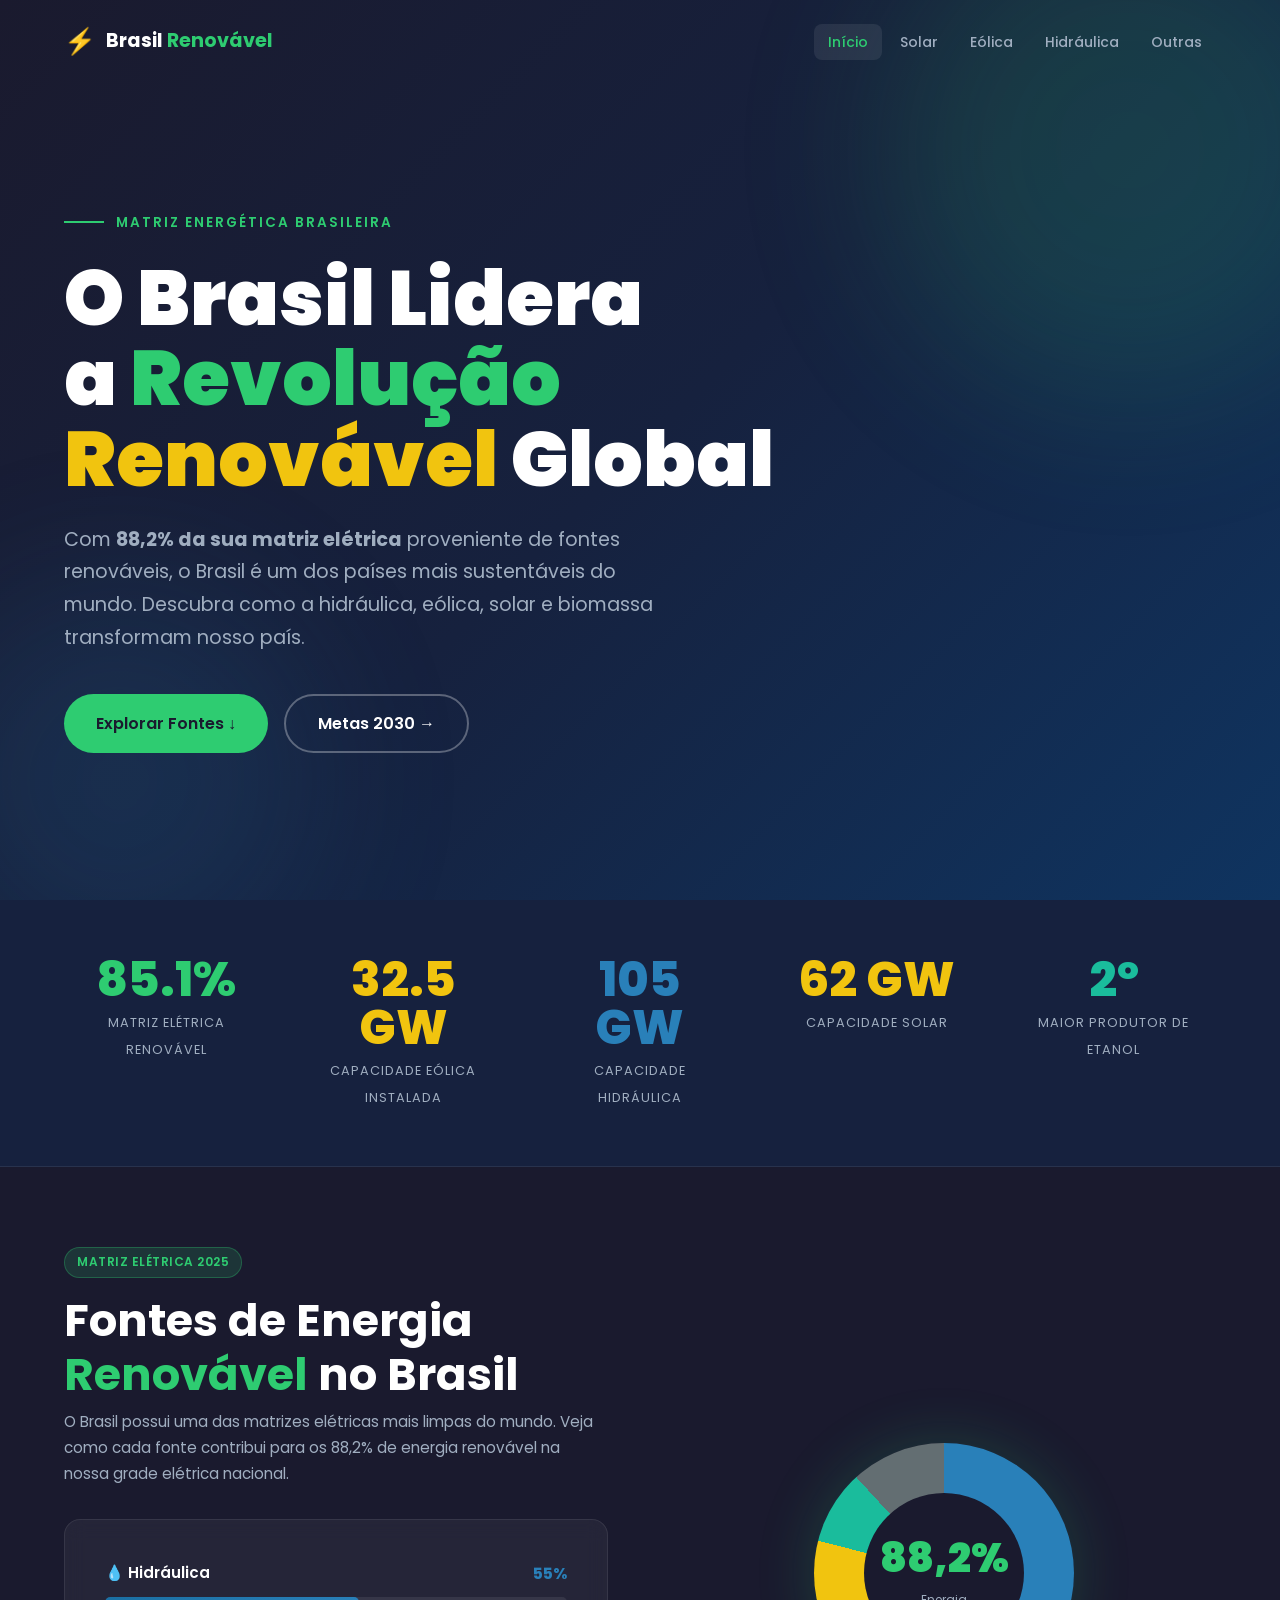
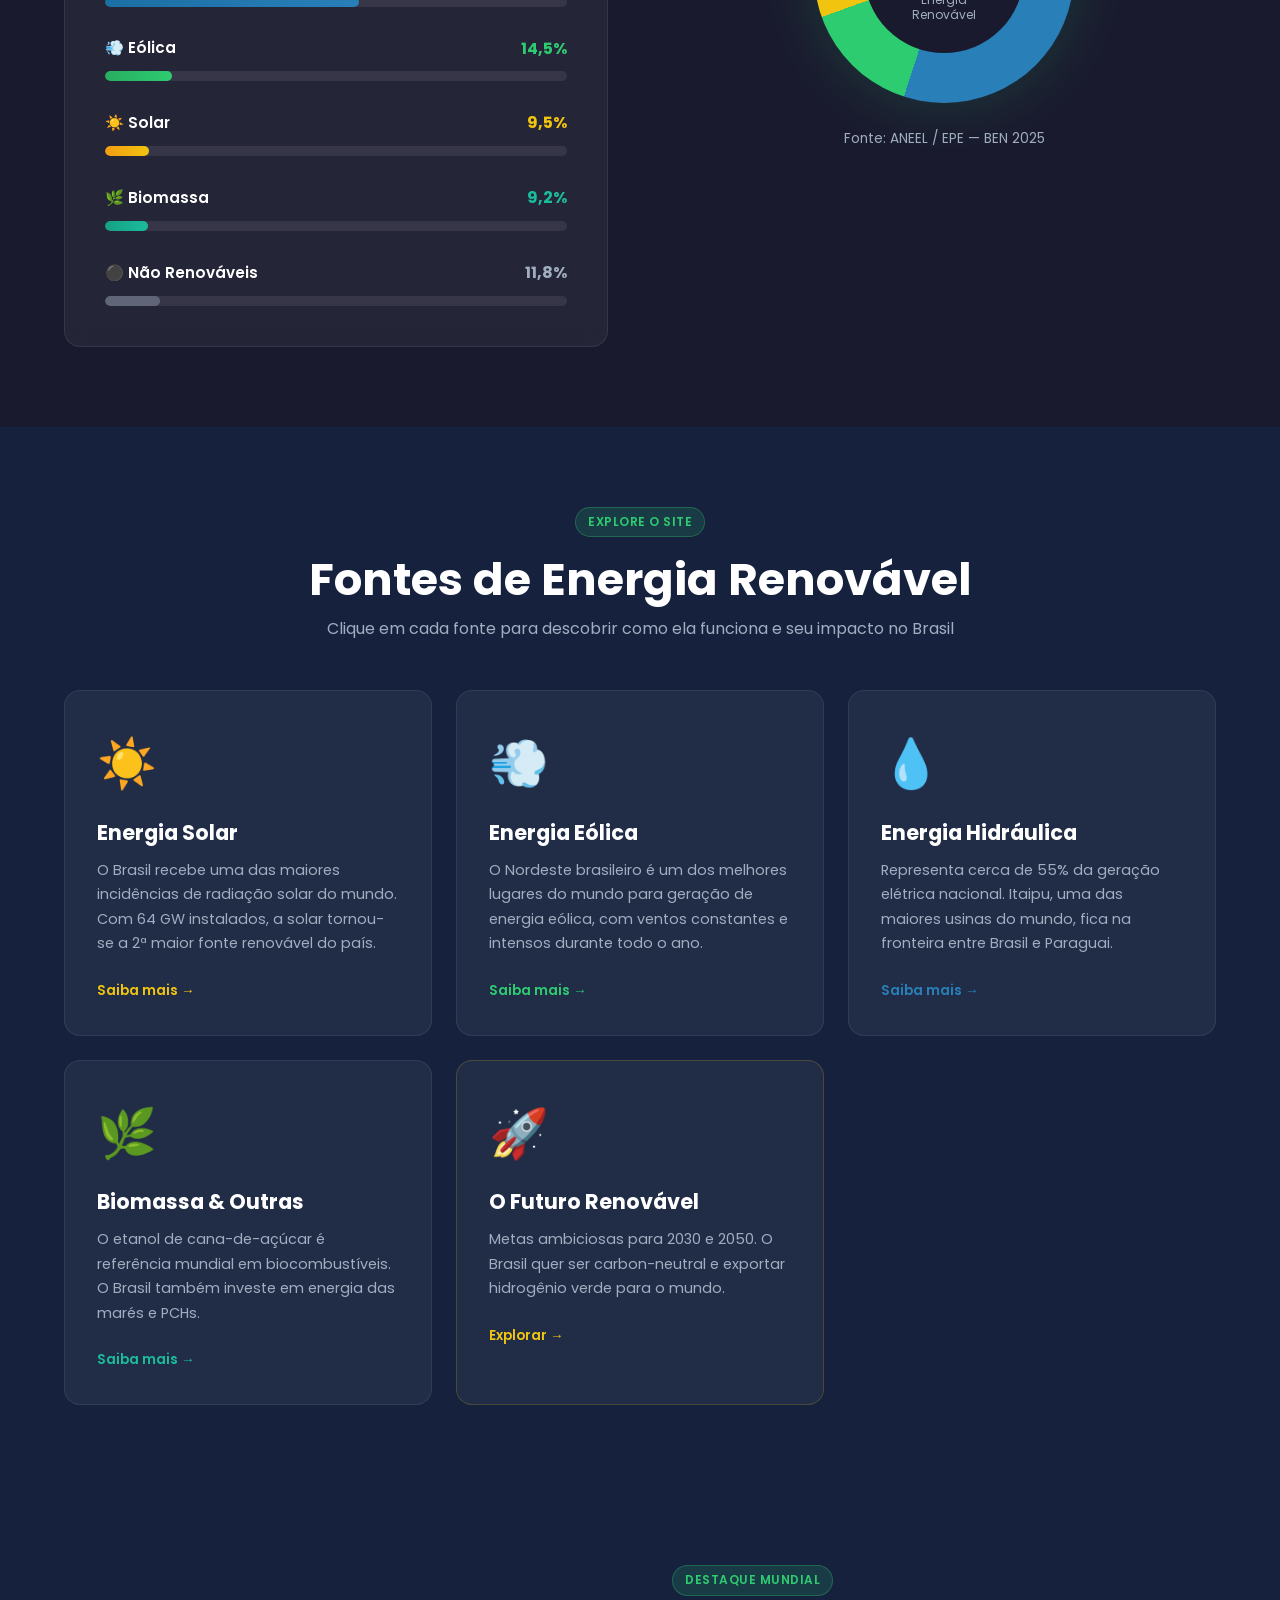
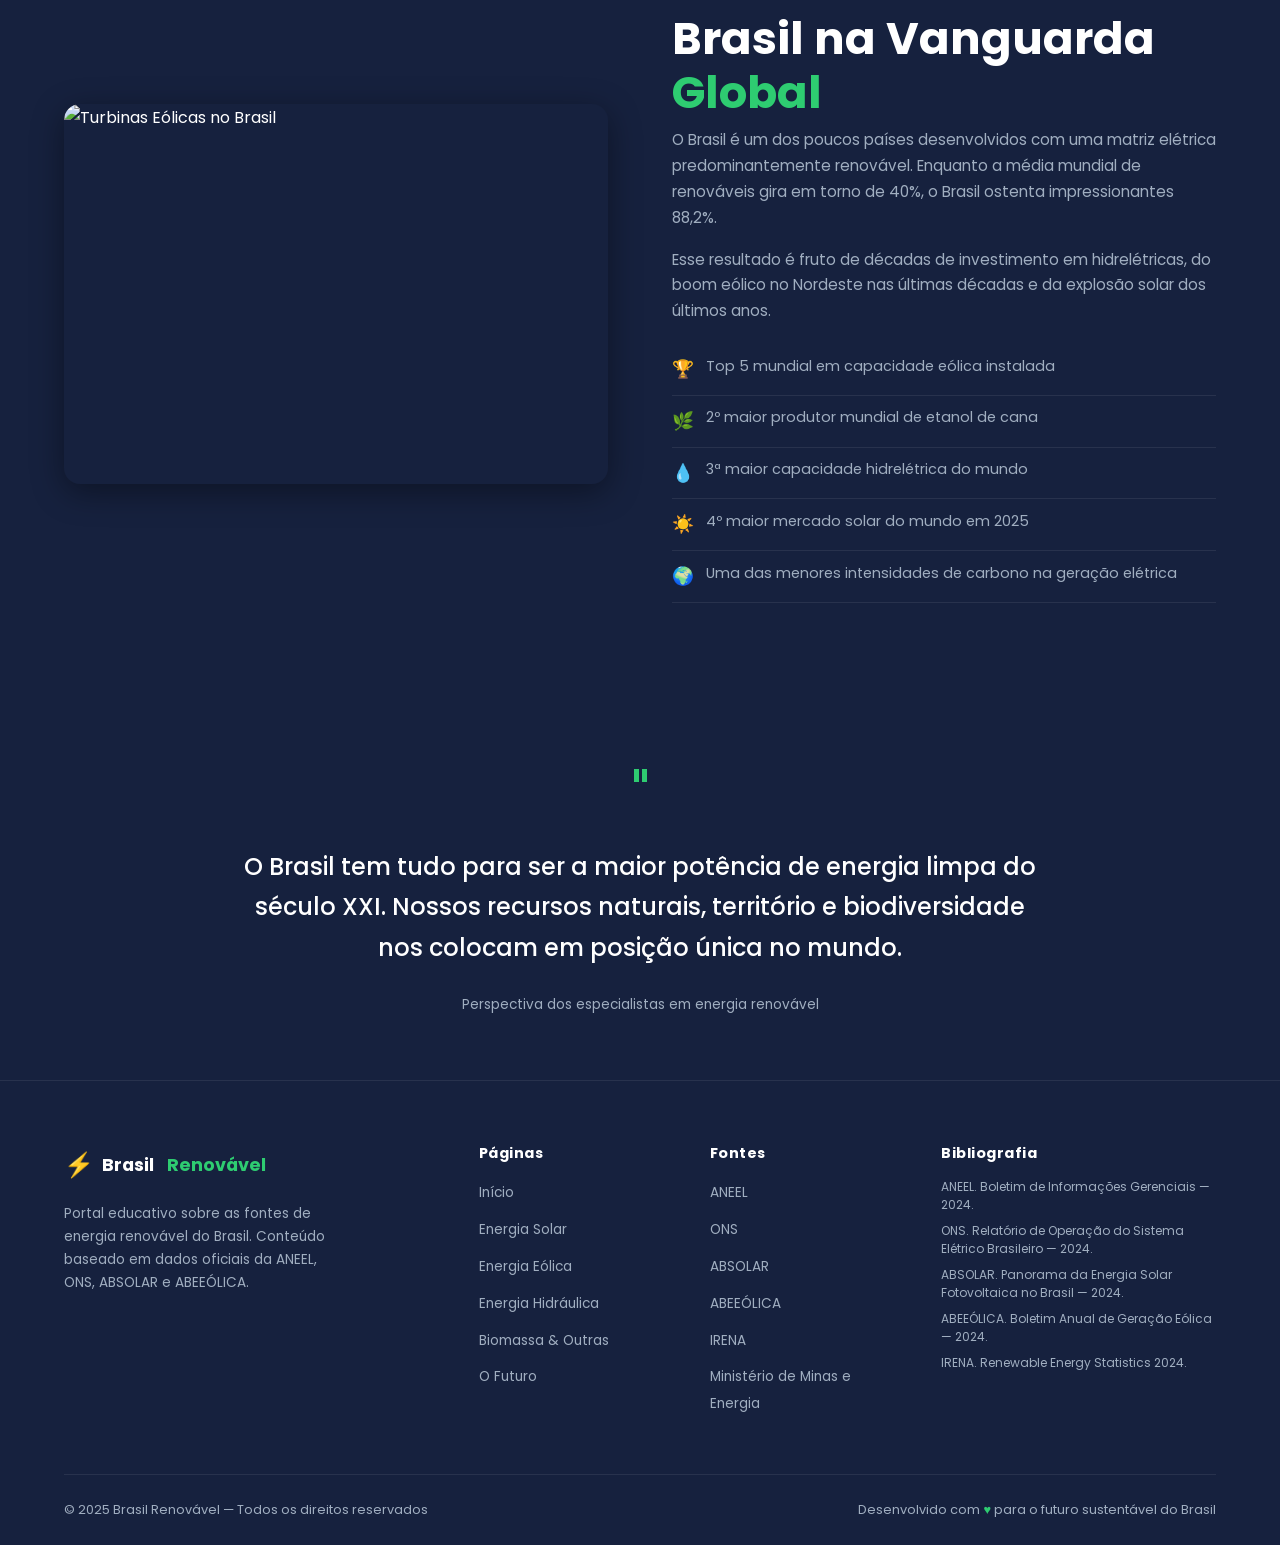
==== commit 7226b5e1: "fix: data '';;ij" ====
--- a/index.html
+++ b/index.html
@@ -7,7 +7,7 @@
     <link rel="stylesheet" href="css/style.css" />
     <meta
       name="description"
-      content="83% da matriz elétrica brasileira é renovável. Conheça as fontes de energia limpa do Brasil."
+      content="88,2% da matriz elétrica brasileira é renovável. Conheça as fontes de energia limpa do Brasil."
     />
   </head>
   <body>
@@ -47,7 +47,7 @@
             <span class="highlight-yellow">Renovável</span> Global
           </h1>
           <p class="hero-description fade-in">
-            Com <strong>83% da sua matriz elétrica</strong> proveniente de
+            Com <strong>88,2% da sua matriz elétrica</strong> proveniente de
             fontes renováveis, o Brasil é um dos países mais sustentáveis do
             mundo. Descubra como a hidráulica, eólica, solar e biomassa
             transformam nosso país.
@@ -67,7 +67,7 @@
           <div class="stat-item fade-in">
             <span
               class="stat-number highlight-green"
-              data-count="83"
+              data-count="88.2"
               data-suffix="%"
               >0%</span
             >
@@ -76,7 +76,7 @@
           <div class="stat-item fade-in">
             <span
               class="stat-number highlight-yellow"
-              data-count="30"
+              data-count="33.7"
               data-suffix=" GW"
               >0</span
             >
@@ -95,7 +95,7 @@
             <span
               class="stat-number"
               style="color: var(--yellow)"
-              data-count="40"
+              data-count="64"
               data-suffix=" GW"
               >0</span
             >
@@ -129,7 +129,7 @@
         >
           <div class="fade-in">
             <span class="tag tag-green" style="margin-bottom: 1rem"
-              >Matriz Elétrica 2024</span
+              >Matriz Elétrica 2025</span
             >
             <h2 class="section-title">
               Fontes de Energia
@@ -143,64 +143,64 @@
               "
             >
               O Brasil possui uma das matrizes elétricas mais limpas do mundo.
-              Veja como cada fonte contribui para os 83% de energia renovável na
+              Veja como cada fonte contribui para os 88,2% de energia renovável na
               nossa grade elétrica nacional.
             </p>
             <div class="progress-card fade-in">
               <div class="progress-item">
                 <div class="progress-header">
                   <span class="progress-name">💧 Hidráulica</span>
-                  <span class="progress-pct highlight-blue">60,2%</span>
+                  <span class="progress-pct highlight-blue">55%</span>
                 </div>
                 <div class="progress-track">
-                  <div class="progress-fill fill-blue" data-width="60.2%"></div>
+                  <div class="progress-fill fill-blue" data-width="55%"></div>
                 </div>
               </div>
               <div class="progress-item">
                 <div class="progress-header">
                   <span class="progress-name">💨 Eólica</span>
-                  <span class="progress-pct highlight-green">12,8%</span>
+                  <span class="progress-pct highlight-green">14,5%</span>
                 </div>
                 <div class="progress-track">
                   <div
                     class="progress-fill fill-green"
-                    data-width="12.8%"
+                    data-width="14.5%"
                   ></div>
                 </div>
               </div>
               <div class="progress-item">
                 <div class="progress-header">
                   <span class="progress-name">☀️ Solar</span>
-                  <span class="progress-pct highlight-yellow">8,4%</span>
+                  <span class="progress-pct highlight-yellow">9,5%</span>
                 </div>
                 <div class="progress-track">
                   <div
                     class="progress-fill fill-yellow"
-                    data-width="8.4%"
+                    data-width="9.5%"
                   ></div>
                 </div>
               </div>
               <div class="progress-item">
                 <div class="progress-header">
                   <span class="progress-name">🌿 Biomassa</span>
-                  <span class="progress-pct" style="color: #1abc9c">9,1%</span>
+                  <span class="progress-pct" style="color: #1abc9c">9,2%</span>
                 </div>
                 <div class="progress-track">
-                  <div class="progress-fill fill-teal" data-width="9.1%"></div>
+                  <div class="progress-fill fill-teal" data-width="9.2%"></div>
                 </div>
               </div>
               <div class="progress-item">
                 <div class="progress-header">
                   <span class="progress-name">⚫ Não Renováveis</span>
                   <span class="progress-pct" style="color: var(--gray)"
-                    >17%</span
+                    >11,8%</span
                   >
                 </div>
                 <div class="progress-track">
                   <div
                     class="progress-fill"
                     style="background: rgba(160, 174, 192, 0.4)"
-                    data-width="17%"
+                    data-width="11.8%"
                   ></div>
                 </div>
               </div>
@@ -213,11 +213,11 @@
                 height: 260px;
                 border-radius: 50%;
                 background: conic-gradient(
-                  #2980b9 0% 60.2%,
-                  #2ecc71 60.2% 73%,
-                  #f1c40f 73% 81.4%,
-                  #1abc9c 81.4% 90.5%,
-                  #636e72 90.5% 100%
+                  #2980b9 0% 55%,
+                  #2ecc71 55% 69.5%,
+                  #f1c40f 69.5% 79%,
+                  #1abc9c 79% 88.2%,
+                  #636e72 88.2% 100%
                 );
                 margin: 0 auto;
                 box-shadow: 0 0 60px rgba(46, 204, 113, 0.2);
@@ -246,7 +246,7 @@
                     font-weight: 900;
                     color: var(--green);
                   "
-                  >83%</span
+                  >88,2%</span
                 >
                 <span
                   style="
@@ -262,7 +262,7 @@
             <p
               style="color: var(--gray); margin-top: 1.5rem; font-size: 0.85rem"
             >
-              Fonte: ANEEL / ONS 2024
+              Fonte: ANEEL / EPE — BEN 2025
             </p>
           </div>
         </div>
@@ -291,8 +291,8 @@
             <h3 class="card-title">Energia Solar</h3>
             <p class="card-text">
               O Brasil recebe uma das maiores incidências de radiação solar do
-              mundo. Com 40 GW instalados, a solar é a que mais cresceu nos
-              últimos 5 anos.
+              mundo. Com 64 GW instalados, a solar tornou-se a 2ª maior fonte
+              renovável do país.
             </p>
             <span class="card-link highlight-yellow">Saiba mais →</span>
           </a>
@@ -310,7 +310,7 @@
             <span class="card-icon">💧</span>
             <h3 class="card-title">Energia Hidráulica</h3>
             <p class="card-text">
-              Representa 60% da geração elétrica nacional. Itaipu, uma das
+              Representa cerca de 55% da geração elétrica nacional. Itaipu, uma das
               maiores usinas do mundo, fica na fronteira entre Brasil e
               Paraguai.
             </p>
@@ -364,8 +364,8 @@
             <p>
               O Brasil é um dos poucos países desenvolvidos com uma matriz
               elétrica predominantemente renovável. Enquanto a média mundial de
-              renováveis gira em torno de 30%, o Brasil ostenta impressionantes
-              83%.
+              renováveis gira em torno de 40%, o Brasil ostenta impressionantes
+              88,2%.
             </p>
             <p>
               Esse resultado é fruto de décadas de investimento em
@@ -387,7 +387,7 @@
               </li>
               <li>
                 <span class="icon">☀️</span
-                ><span>10º maior mercado solar do mundo em 2024</span>
+                ><span>4º maior mercado solar do mundo em 2025</span>
               </li>
               <li>
                 <span class="icon">🌍</span
@@ -495,7 +495,7 @@
           </div>
         </div>
         <div class="footer-bottom">
-          <p>© 2024 Brasil Renovável — Todos os direitos reservados</p>
+          <p>© 2025 Brasil Renovável — Todos os direitos reservados</p>
           <div class="credits">
             Desenvolvido com <span>♥</span> para o futuro sustentável do Brasil
           </div>
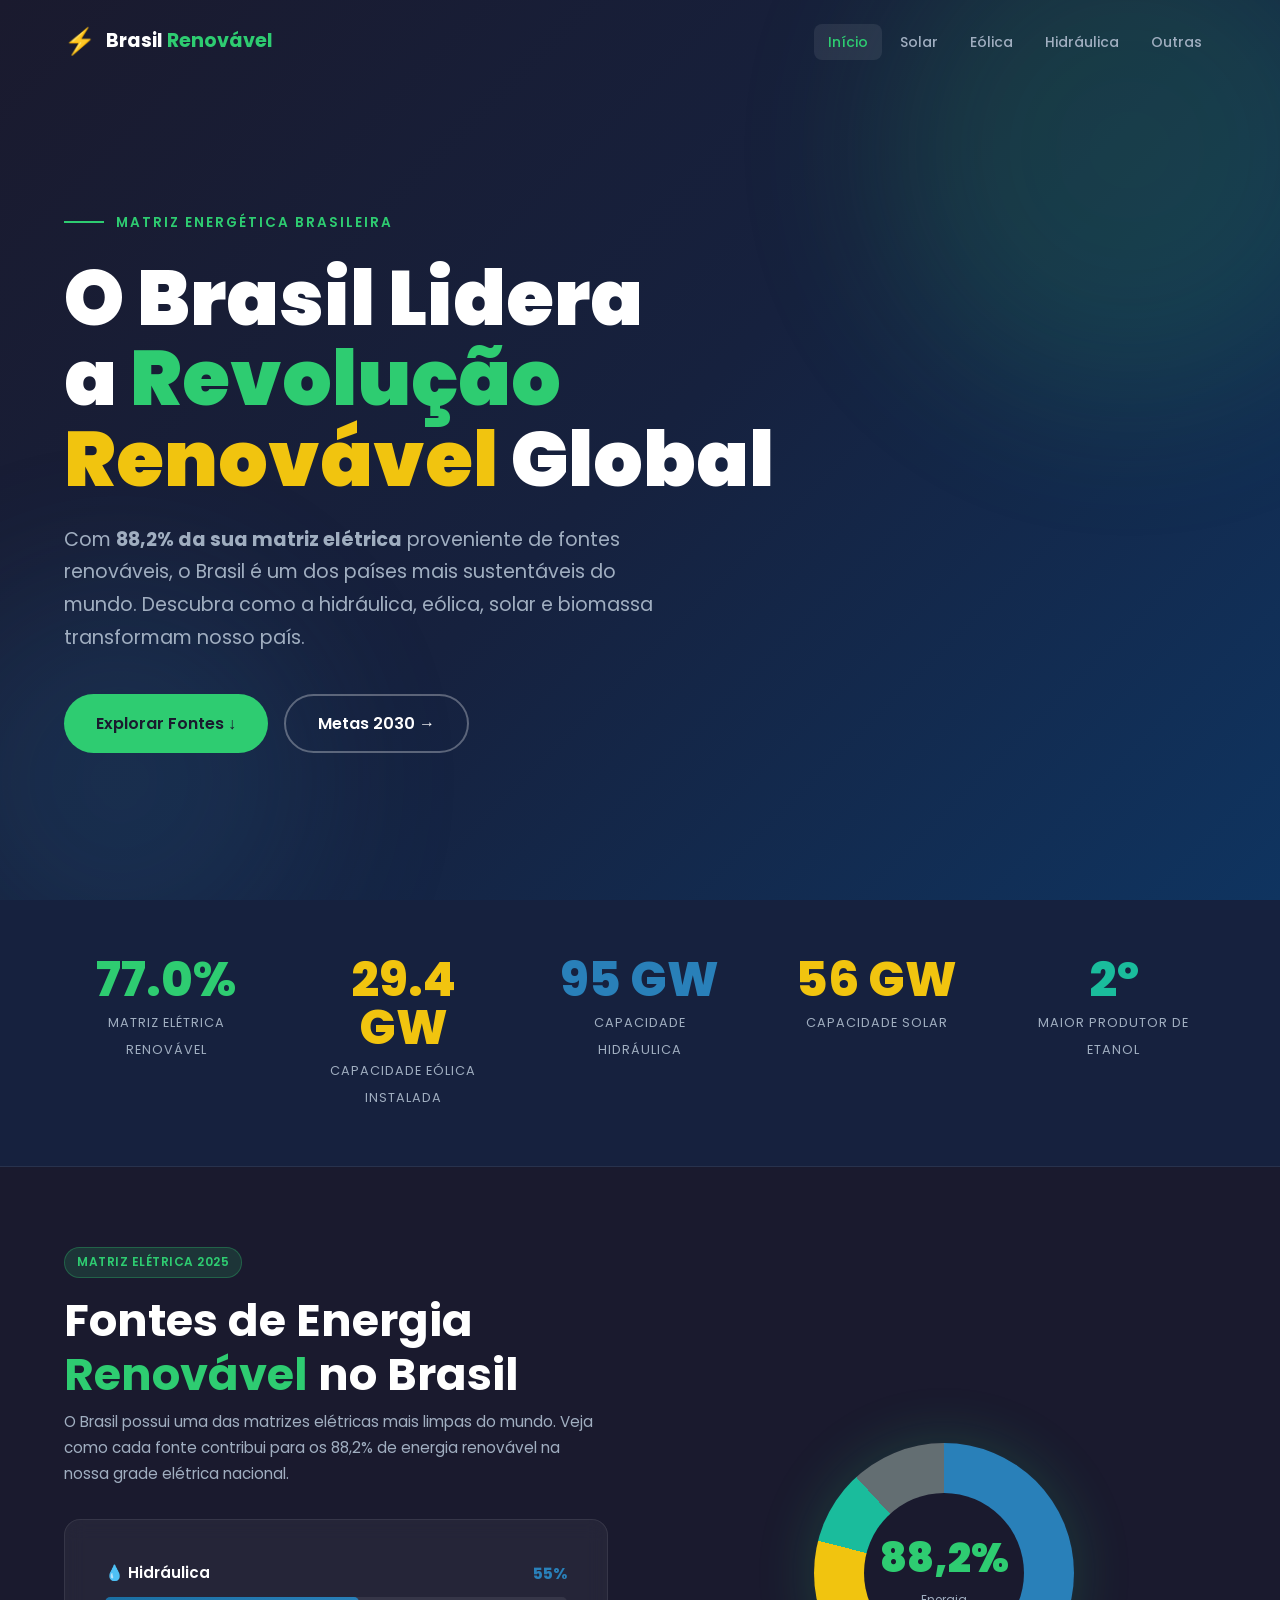
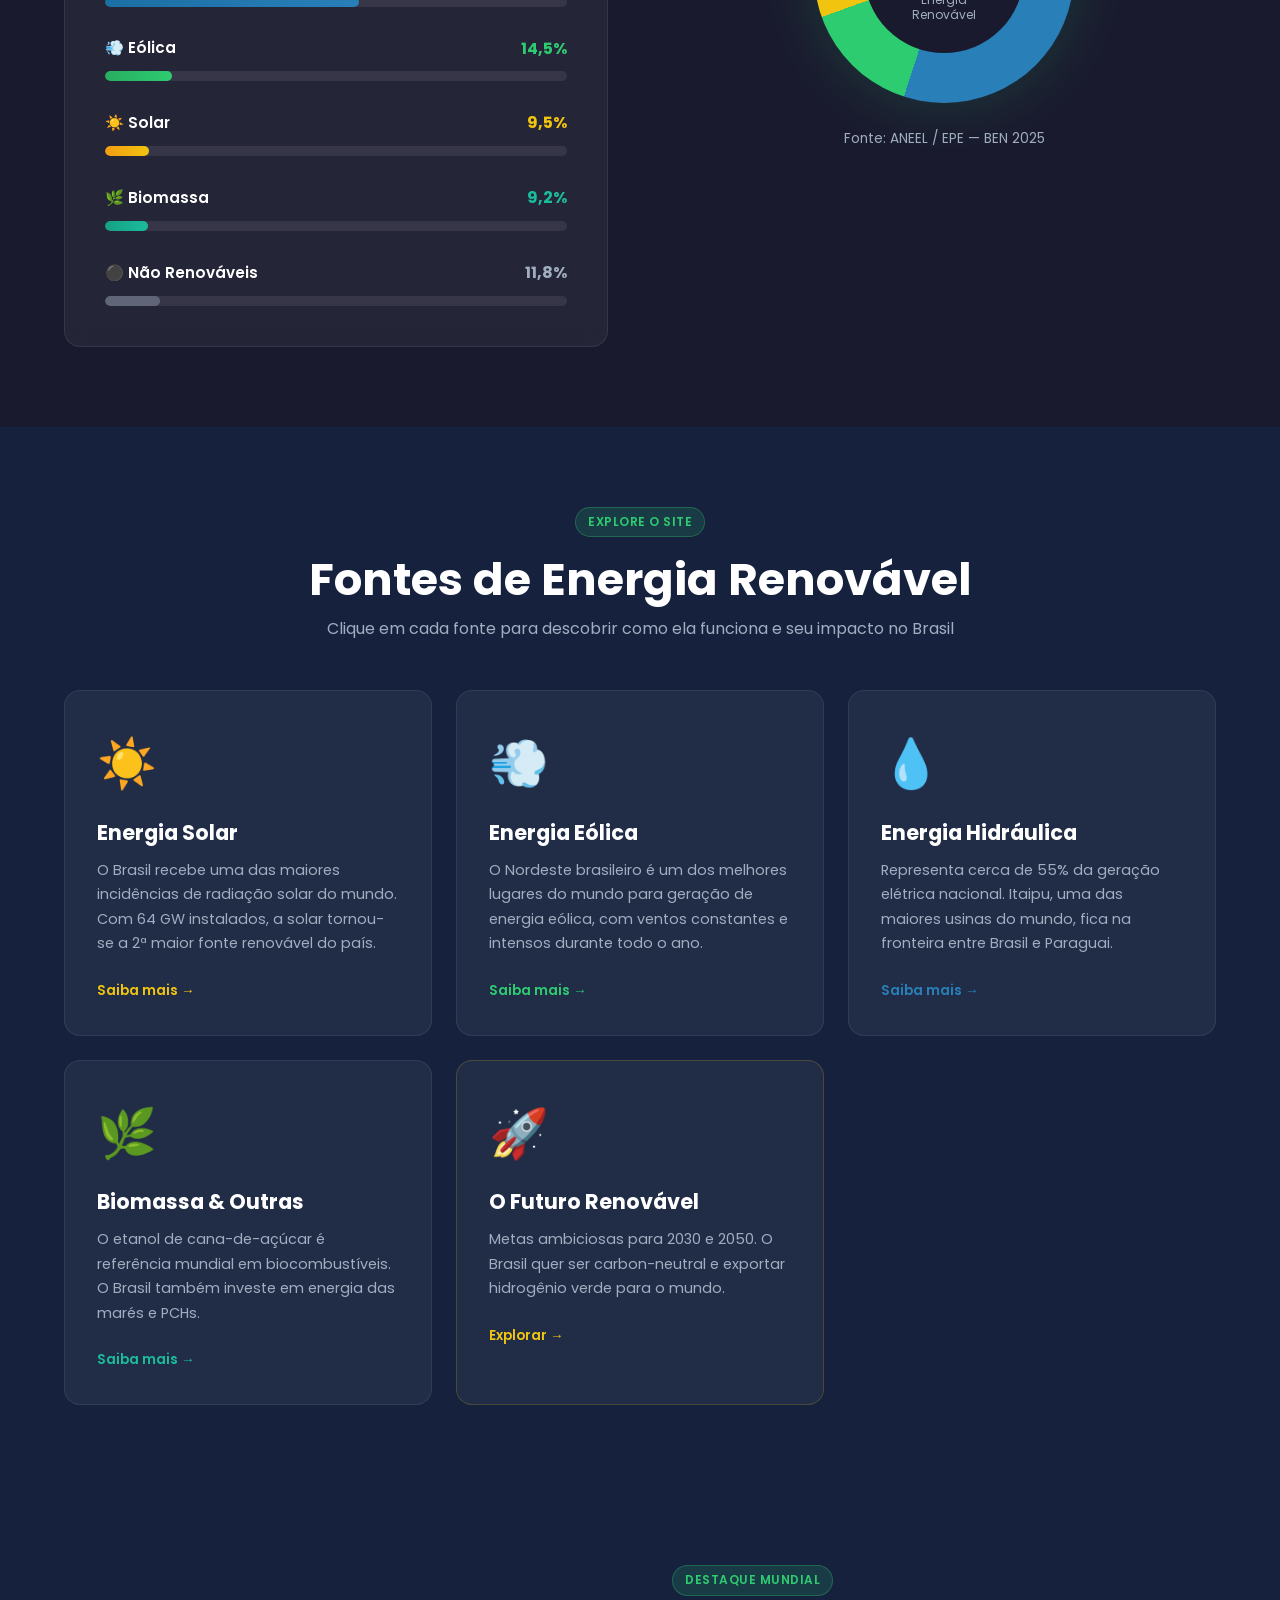
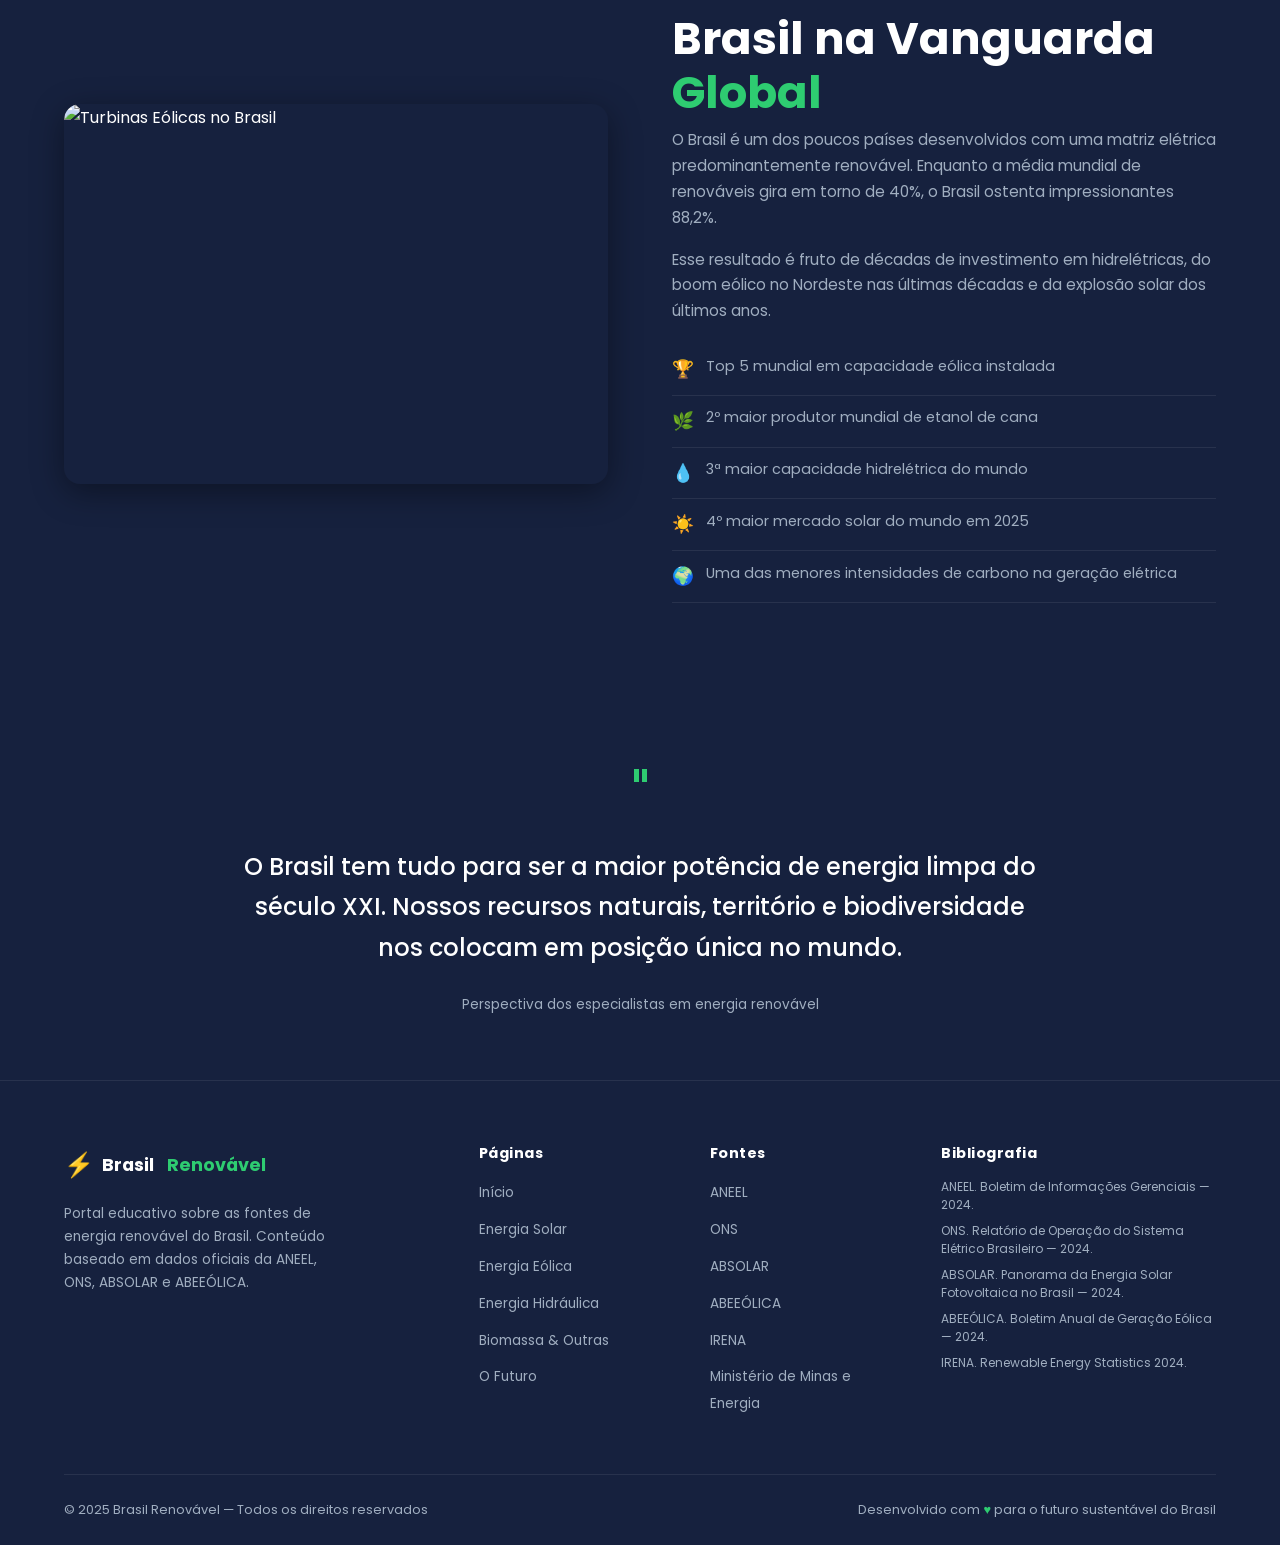
==== commit d9dbcdde: "fix: remove comments" ====
--- a/index.html
+++ b/index.html
@@ -11,7 +11,7 @@
     />
   </head>
   <body>
-    <!-- ── Navbar ────────────────────────────────────────────── -->
+    
     <nav class="navbar">
       <div class="container">
         <a href="index.html" class="nav-brand">
@@ -31,7 +31,6 @@
       </div>
     </nav>
 
-    <!-- ── Hero ─────────────────────────────────────────────── -->
     <section class="hero">
       <div class="parallax-bg"></div>
       <div class="hero-particles"></div>
@@ -60,7 +59,6 @@
       </div>
     </section>
 
-    <!-- ── Stats ─────────────────────────────────────────────── -->
     <section class="stats-bar">
       <div class="container">
         <div class="stats-grid">
@@ -115,7 +113,6 @@
       </div>
     </section>
 
-    <!-- ── Progresso da Matriz ────────────────────────────────── -->
     <section class="progress-section">
       <div class="container">
         <div
@@ -269,7 +266,6 @@
       </div>
     </section>
 
-    <!-- ── Cards de Navegação ─────────────────────────────────── -->
     <section
       class="nav-cards-section"
       style="background: var(--dark-2); padding: 5rem 0"
@@ -343,7 +339,6 @@
       </div>
     </section>
 
-    <!-- ── Destaque: Brasil no Mundo ──────────────────────────── -->
     <section class="info-section" style="padding: 5rem 0">
       <div class="container">
         <div class="info-grid">
@@ -402,7 +397,6 @@
       </div>
     </section>
 
-    <!-- ── Quote ───────────────────────────────────────────────── -->
     <section style="padding: 4rem 0; background: var(--dark-2)">
       <div class="container">
         <div
@@ -438,7 +432,6 @@
       </div>
     </section>
 
-    <!-- ── Footer ─────────────────────────────────────────────── -->
     <footer class="footer">
       <div class="container">
         <div class="footer-grid">
